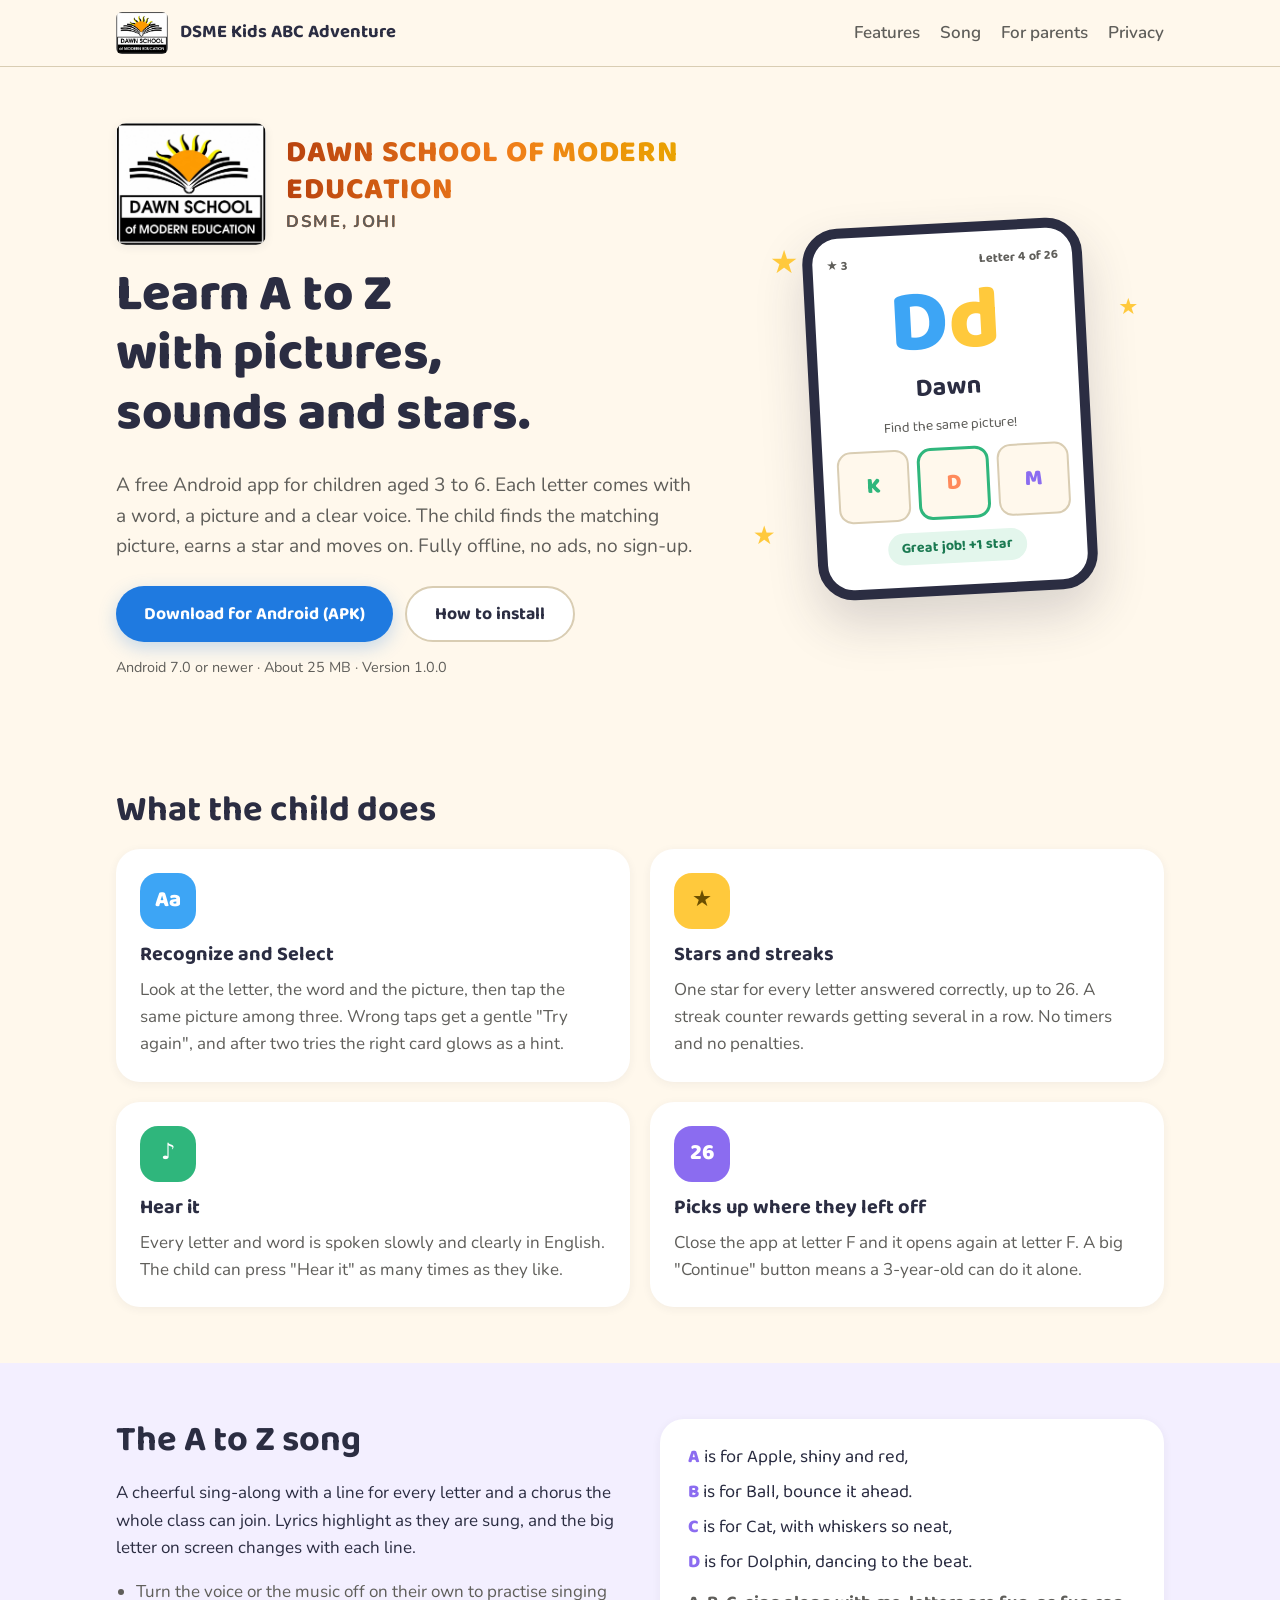
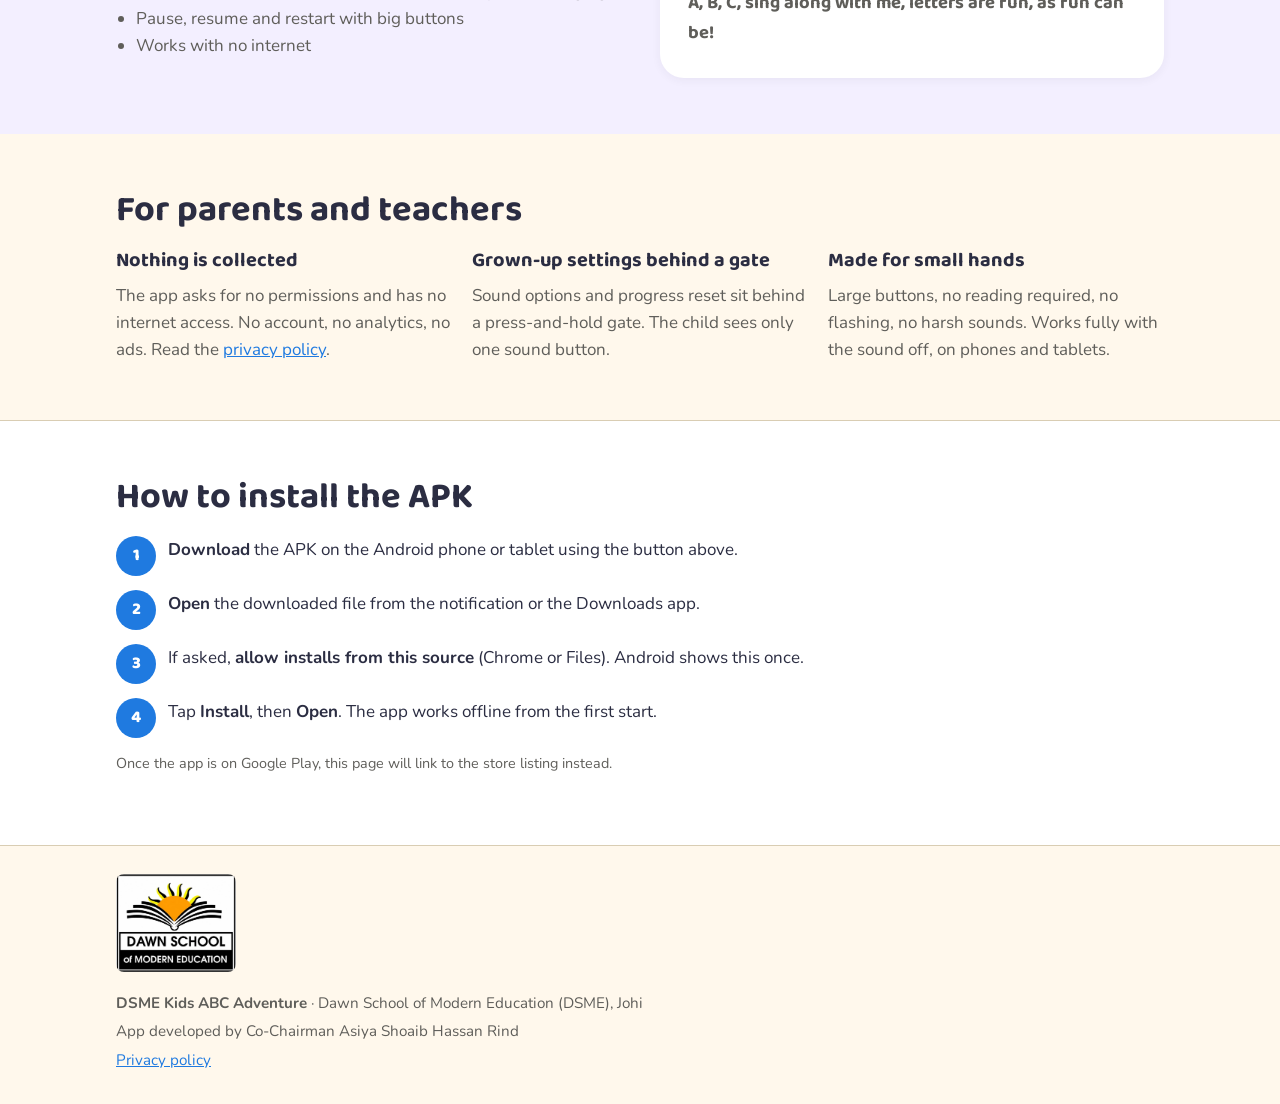
==== index.html @ 8ca37141 "DSME Kids ABC Adventure website Co-Authored-By: Claude Fable 5.1 <noreply@anthropic.com>" ====
<!doctype html>
<html lang="en">
<head>
<meta charset="utf-8">
<meta name="viewport" content="width=device-width, initial-scale=1, viewport-fit=cover">
<title>DSME Kids ABC Adventure</title>
<meta name="description" content="A free, offline Android app from Dawn School of Modern Education that teaches children aged 3 to 6 the English alphabet with pictures, pronunciation, stars and a sung A to Z song.">
<link rel="preconnect" href="https://fonts.googleapis.com">
<link rel="preconnect" href="https://fonts.gstatic.com" crossorigin>
<link rel="stylesheet" href="https://fonts.googleapis.com/css2?family=Baloo+2:wght@500;600;700;800&family=Nunito:wght@400;600;700&display=swap">
<link rel="stylesheet" href="style.css">
</head>
<body>
<header class="top">
  <div class="wrap top-inner">
    <a class="brand" href="#top" aria-label="DSME Kids ABC Adventure home">
      <img class="brand-logo" src="img/dsme_logo.webp" alt="" width="52" height="42">
      <span class="brand-name">DSME Kids ABC Adventure</span>
    </a>
    <nav class="nav" aria-label="Page sections">
      <a href="#features">Features</a>
      <a href="#song">Song</a>
      <a href="#parents">For parents</a>
      <a href="privacy.html">Privacy</a>
    </nav>
  </div>
</header>

<main id="top">
  <section class="hero">
    <div class="wrap hero-inner">
      <div class="hero-copy">
        <div class="school-row">
          <img class="hero-logo" src="img/dsme_logo.webp" alt="Dawn School of Modern Education logo" width="130" height="106">
          <p class="eyebrow">Dawn School of Modern Education</p>
        </div>
        <h1>Learn A to Z with pictures, sounds and stars.</h1>
        <p class="lead">A free Android app for children aged 3 to 6. Each letter comes with a word, a picture and a clear voice. The child finds the matching picture, earns a star and moves on. Fully offline, no ads, no sign-up.</p>
        <div class="cta-row">
          <a class="btn btn-primary" href="downloads/dsme-kids-abc-adventure.apk" download>Download for Android (APK)</a>
          <a class="btn btn-ghost" href="#install">How to install</a>
        </div>
        <p class="fine">Android 7.0 or newer · About 25 MB · Version 1.0.0</p>
      </div>
      <div class="hero-art" aria-hidden="true">
        <div class="phone">
          <div class="phone-bar"><span>★ 3</span><span>Letter 4 of 26</span></div>
          <div class="phone-letter"><b>D</b><em>d</em></div>
          <div class="phone-word">Dawn</div>
          <div class="phone-prompt">Find the same picture!</div>
          <div class="phone-choices">
            <span class="pc p1">K</span>
            <span class="pc p2 ok">D</span>
            <span class="pc p3">M</span>
          </div>
          <div class="phone-msg">Great job! +1 star</div>
        </div>
        <span class="float-star s1">★</span>
        <span class="float-star s2">★</span>
        <span class="float-star s3">★</span>
      </div>
    </div>
  </section>

  <section id="features" class="band">
    <div class="wrap">
      <h2>What the child does</h2>
      <div class="grid">
        <article class="card">
          <div class="card-ico ico-blue" aria-hidden="true">Aa</div>
          <h3>Recognize and Select</h3>
          <p>Look at the letter, the word and the picture, then tap the same picture among three. Wrong taps get a gentle "Try again", and after two tries the right card glows as a hint.</p>
        </article>
        <article class="card">
          <div class="card-ico ico-sun" aria-hidden="true">★</div>
          <h3>Stars and streaks</h3>
          <p>One star for every letter answered correctly, up to 26. A streak counter rewards getting several in a row. No timers and no penalties.</p>
        </article>
        <article class="card">
          <div class="card-ico ico-green" aria-hidden="true">♪</div>
          <h3>Hear it</h3>
          <p>Every letter and word is spoken slowly and clearly in English. The child can press "Hear it" as many times as they like.</p>
        </article>
        <article class="card">
          <div class="card-ico ico-purple" aria-hidden="true">26</div>
          <h3>Picks up where they left off</h3>
          <p>Close the app at letter F and it opens again at letter F. A big "Continue" button means a 3-year-old can do it alone.</p>
        </article>
      </div>
    </div>
  </section>

  <section id="song" class="band band-song">
    <div class="wrap song-inner">
      <div>
        <h2>The A to Z song</h2>
        <p>A cheerful sing-along with a line for every letter and a chorus the whole class can join. Lyrics highlight as they are sung, and the big letter on screen changes with each line.</p>
        <ul class="plain">
          <li>Turn the voice or the music off on their own to practise singing</li>
          <li>Pause, resume and restart with big buttons</li>
          <li>Works with no internet</li>
        </ul>
      </div>
      <blockquote class="lyric">
        <p><span>A</span> is for Apple, shiny and red,</p>
        <p><span>B</span> is for Ball, bounce it ahead.</p>
        <p><span>C</span> is for Cat, with whiskers so neat,</p>
        <p><span>D</span> is for Dolphin, dancing to the beat.</p>
        <p class="chorus">A, B, C, sing along with me, letters are fun, as fun can be!</p>
      </blockquote>
    </div>
  </section>

  <section id="parents" class="band">
    <div class="wrap">
      <h2>For parents and teachers</h2>
      <div class="grid grid-3">
        <div class="fact">
          <h3>Nothing is collected</h3>
          <p>The app asks for no permissions and has no internet access. No account, no analytics, no ads. Read the <a href="privacy.html">privacy policy</a>.</p>
        </div>
        <div class="fact">
          <h3>Grown-up settings behind a gate</h3>
          <p>Sound options and progress reset sit behind a press-and-hold gate. The child sees only one sound button.</p>
        </div>
        <div class="fact">
          <h3>Made for small hands</h3>
          <p>Large buttons, no reading required, no flashing, no harsh sounds. Works fully with the sound off, on phones and tablets.</p>
        </div>
      </div>
    </div>
  </section>

  <section id="install" class="band band-install">
    <div class="wrap">
      <h2>How to install the APK</h2>
      <ol class="steps">
        <li><strong>Download</strong> the APK on the Android phone or tablet using the button above.</li>
        <li><strong>Open</strong> the downloaded file from the notification or the Downloads app.</li>
        <li>If asked, <strong>allow installs from this source</strong> (Chrome or Files). Android shows this once.</li>
        <li>Tap <strong>Install</strong>, then <strong>Open</strong>. The app works offline from the first start.</li>
      </ol>
      <p class="fine">Once the app is on Google Play, this page will link to the store listing instead.</p>
    </div>
  </section>
</main>

<footer class="foot">
  <div class="wrap foot-inner">
    <img class="foot-logo" src="img/dsme_logo.webp" alt="" width="120" height="97">
    <p><strong>DSME Kids ABC Adventure</strong> · Dawn School of Modern Education (DSME), Johi</p>
    <p>App developed by Co-Chairman Asiya Shoaib Hassan Rind</p>
    <p><a href="privacy.html">Privacy policy</a></p>
  </div>
</footer>
</body>
</html>
---- style.css ----
/* Layout: warm cream page, one blue hero with a drawn phone, alternating bands. Tokens mirror the app theme. */
:root {
  --bg: #FFF8EC;
  --surface: #FFFFFF;
  --ink: #2B2D42;
  --ink-soft: #5F5E5A;
  --primary: #1F7AE0;
  --on-primary: #FFFFFF;
  --sky: #3DA5F5;
  --sunny: #FFC93C;
  --on-sunny: #6B4E00;
  --green: #2FB67C;
  --green-bg: #E3F6EC;
  --purple: #8B6CF0;
  --purple-bg: #F3EFFF;
  --border: #D9CDB3;
  --track: #EDE3CF;
  /* Logo sunrise colours for the school name */
  --brand-deep: #B8420E;
  --brand: #F07D1A;
  --brand-glow: #E9A400;
  --display: "Baloo 2", "Nunito", "Segoe UI", system-ui, sans-serif;
  --body: "Nunito", "Segoe UI", system-ui, sans-serif;
  --radius: 24px;
  --gutter-l: max(16px, env(safe-area-inset-left, 0px));
  --gutter-r: max(16px, env(safe-area-inset-right, 0px));
}
@media (prefers-color-scheme: dark) {
  :root:not([data-theme="light"]) {
    --bg: #1B1C26; --surface: #262838; --ink: #F3EEE2; --ink-soft: #B8B3A6;
    --primary: #58A1F0; --sky: #6CBBFF; --green-bg: #1F3A2F; --purple-bg: #2A2540;
    --border: #3B3D4F; --track: #333548; --brand-deep: #F08A3C; --brand: #FFAA47; --brand-glow: #FFD36A; color-scheme: dark;
  }
}
:root[data-theme="dark"] {
  --bg: #1B1C26; --surface: #262838; --ink: #F3EEE2; --ink-soft: #B8B3A6;
  --primary: #58A1F0; --sky: #6CBBFF; --green-bg: #1F3A2F; --purple-bg: #2A2540;
  --border: #3B3D4F; --track: #333548; --brand-deep: #F08A3C; --brand: #FFAA47; --brand-glow: #FFD36A; color-scheme: dark;
}

* { box-sizing: border-box; }
html { scroll-behavior: smooth; }
body {
  margin: 0;
  background: var(--bg);
  color: var(--ink);
  font-family: var(--body);
  font-size: 1.0625rem;
  line-height: 1.6;
  overflow-x: hidden;
}
img { max-width: 100%; }
a { color: var(--primary); }
h1, h2, h3 { font-family: var(--display); line-height: 1.15; text-wrap: balance; margin: 0 0 .5em; }
h1 { font-size: clamp(2rem, 5vw, 3.25rem); font-weight: 800; }
h2 { font-size: clamp(1.6rem, 3.5vw, 2.25rem); font-weight: 700; }
h3 { font-size: 1.25rem; font-weight: 700; }
p { margin: 0 0 1em; }
.wrap {
  max-width: 1080px;
  margin-inline: auto;
  padding-left: var(--gutter-l);
  padding-right: var(--gutter-r);
}

/* Header */
.top { position: sticky; top: env(safe-area-inset-top, 0px); background: var(--bg); border-bottom: 1px solid var(--border); z-index: 5; }
.top-inner { display: flex; align-items: center; justify-content: space-between; gap: 16px; padding-block: 12px; flex-wrap: wrap; }
.brand { display: flex; align-items: center; gap: 12px; text-decoration: none; color: var(--ink); font-family: var(--display); font-weight: 700; font-size: 1.15rem; }
.brand-logo { height: 42px; width: auto; border-radius: 6px; background: #fff; }
.school-row { display: flex; align-items: center; justify-content: flex-start; gap: clamp(12px, 1.6vw, 20px); margin-bottom: 20px; }
.school-row .eyebrow {
  margin: 0; flex: 0 1 auto; font-family: var(--display); font-weight: 800;
  font-size: clamp(1.25rem, 2.6vw, 1.9rem); line-height: 1.2; letter-spacing: .03em; max-width: 13em;
  color: var(--brand); /* fallback */
  background: linear-gradient(92deg, var(--brand-deep) 0%, var(--brand) 55%, var(--brand-glow) 100%);
  -webkit-background-clip: text; background-clip: text; -webkit-text-fill-color: transparent;
}
.school-row .eyebrow::after { content: "DSME, Johi"; display: block; font-family: var(--body); font-weight: 700; font-size: .55em; letter-spacing: .1em; color: var(--ink-soft); -webkit-text-fill-color: var(--ink-soft); margin-top: 4px; }
.hero-logo { width: clamp(96px, 13vw, 150px); height: auto; flex: none; border-radius: 10px; background: #fff; box-shadow: 0 2px 10px rgba(43,45,66,.08); }
.foot-logo { width: 120px; height: auto; border-radius: 8px; background: #fff; margin-bottom: 12px; }
.tiles { display: inline-flex; gap: 3px; }
.t { display: inline-grid; place-items: center; width: 26px; height: 26px; border-radius: 7px; font-style: normal; font-weight: 800; font-size: .95rem; color: #fff; }
.t.a { background: var(--sky); transform: rotate(-8deg); }
.t.b { background: var(--sunny); color: var(--on-sunny); transform: rotate(4deg); }
.t.c { background: var(--purple); transform: rotate(10deg); }
.nav { display: flex; gap: 20px; flex-wrap: wrap; }
.nav a { text-decoration: none; color: var(--ink-soft); font-weight: 600; }
.nav a:hover, .nav a:focus-visible { color: var(--primary); }

/* Hero */
.hero { padding-block: 56px 40px; }
.hero-inner { display: grid; grid-template-columns: 1.15fr .85fr; gap: 40px; align-items: center; }
.eyebrow { text-transform: uppercase; letter-spacing: .08em; font-size: .8rem; font-weight: 700; color: var(--primary); margin-bottom: 12px; }
.lead { font-size: 1.2rem; color: var(--ink-soft); max-width: 36em; }
.cta-row { display: flex; gap: 12px; flex-wrap: wrap; margin-top: 24px; }
.btn { display: inline-flex; align-items: center; justify-content: center; min-height: 56px; padding: 0 28px; border-radius: 999px; font-family: var(--display); font-weight: 700; font-size: 1.1rem; text-decoration: none; transition: transform .12s ease; }
.btn:active { transform: scale(.96); }
.btn:focus-visible { outline: 3px solid var(--sunny); outline-offset: 2px; }
.btn-primary { background: var(--primary); color: var(--on-primary); box-shadow: 0 6px 18px rgba(31,122,224,.25); }
.btn-ghost { background: var(--surface); color: var(--ink); border: 2px solid var(--border); }
.fine { font-size: .9rem; color: var(--ink-soft); margin-top: 14px; }

.hero-art { position: relative; display: flex; justify-content: center; }
.phone {
  width: min(280px, 100%);
  background: var(--surface);
  border: 10px solid var(--ink);
  border-radius: 36px;
  padding: 18px 14px 22px;
  box-shadow: 0 24px 50px rgba(43,45,66,.18);
  font-family: var(--display);
  text-align: center;
  transform: rotate(-3deg);
}
.phone-bar { display: flex; justify-content: space-between; font-size: .8rem; color: var(--ink-soft); font-weight: 700; margin-bottom: 8px; }
.phone-letter { font-size: 5.5rem; line-height: 1; font-weight: 800; }
.phone-letter b { color: var(--sky); font-weight: 800; }
.phone-letter em { color: var(--sunny); font-style: normal; }
.phone-word { font-size: 1.6rem; font-weight: 700; }
.phone-prompt { font-size: .9rem; color: var(--ink-soft); margin: 6px 0 10px; }
.phone-choices { display: grid; grid-template-columns: repeat(3, 1fr); gap: 8px; }
.pc { display: grid; place-items: center; aspect-ratio: 1; border-radius: 14px; border: 2px solid var(--border); font-weight: 800; font-size: 1.4rem; background: var(--bg); }
.pc.p1 { color: var(--green); } .pc.p2 { color: #FF8A5B; } .pc.p3 { color: var(--purple); }
.pc.ok { border-color: var(--green); border-width: 3px; }
.phone-msg { margin-top: 12px; display: inline-block; background: var(--green-bg); color: #1B7A52; padding: 4px 14px; border-radius: 999px; font-weight: 700; font-size: .9rem; }
.float-star { position: absolute; color: var(--sunny); font-size: 2rem; animation: twinkle 2s ease-in-out infinite; }
.s1 { top: 4%; left: 8%; } .s2 { top: 18%; right: 6%; animation-delay: .7s; font-size: 1.4rem; } .s3 { bottom: 10%; left: 4%; animation-delay: 1.3s; font-size: 1.6rem; }
@keyframes twinkle { 0%,100% { opacity: .35; } 50% { opacity: 1; } }
@media (prefers-reduced-motion: reduce) { .float-star { animation: none; } html { scroll-behavior: auto; } }

/* Bands */
.band { padding-block: 56px; }
.band-song { background: var(--purple-bg); }
.band-install { background: var(--surface); border-top: 1px solid var(--border); }
.grid { display: grid; grid-template-columns: repeat(2, minmax(0, 1fr)); gap: 20px; }
.grid-3 { grid-template-columns: repeat(3, minmax(0, 1fr)); }
.card { background: var(--surface); border-radius: var(--radius); padding: 24px; box-shadow: 0 2px 10px rgba(43,45,66,.06); min-width: 0; }
.card p { margin: 0; color: var(--ink-soft); }
.card-ico { display: grid; place-items: center; width: 56px; height: 56px; border-radius: 18px; font-family: var(--display); font-weight: 800; font-size: 1.4rem; margin-bottom: 14px; color: #fff; }
.ico-blue { background: var(--sky); } .ico-sun { background: var(--sunny); color: var(--on-sunny); } .ico-green { background: var(--green); } .ico-purple { background: var(--purple); }
.fact { min-width: 0; }
.fact p { color: var(--ink-soft); margin: 0; }
.song-inner { display: grid; grid-template-columns: 1fr 1fr; gap: 40px; align-items: center; }
.plain { padding-left: 1.2em; color: var(--ink-soft); }
.lyric { margin: 0; background: var(--surface); border-radius: var(--radius); padding: 24px 28px; font-family: var(--display); font-size: 1.15rem; box-shadow: 0 2px 10px rgba(43,45,66,.06); }
.lyric p { margin: 0 0 .3em; }
.lyric span { color: var(--purple); font-weight: 800; }
.lyric .chorus { margin-top: 12px; color: var(--ink-soft); font-weight: 700; }
.steps { counter-reset: step; list-style: none; padding: 0; margin: 0; display: grid; gap: 14px; max-width: 42em; }
.steps li { position: relative; padding-left: 52px; min-height: 40px; }
.steps li::before { counter-increment: step; content: counter(step); position: absolute; left: 0; top: 0; width: 40px; height: 40px; border-radius: 50%; background: var(--primary); color: var(--on-primary); display: grid; place-items: center; font-family: var(--display); font-weight: 800; }

/* Footer */
.foot { border-top: 1px solid var(--border); padding-block: 28px; color: var(--ink-soft); font-size: .95rem; }
.foot-inner p { margin: 0 0 4px; }

/* Privacy page */
.doc { max-width: 42em; padding-block: 48px; }
.doc h1 { margin-bottom: .25em; }
.doc .updated { color: var(--ink-soft); margin-bottom: 2em; }
.doc h2 { font-size: 1.4rem; margin-top: 1.6em; }

@media (max-width: 820px) {
  .hero-inner, .song-inner { grid-template-columns: 1fr; }
  .grid, .grid-3 { grid-template-columns: 1fr; }
  .hero { padding-block: 36px 24px; }
  .hero-art { margin-top: 16px; }
}
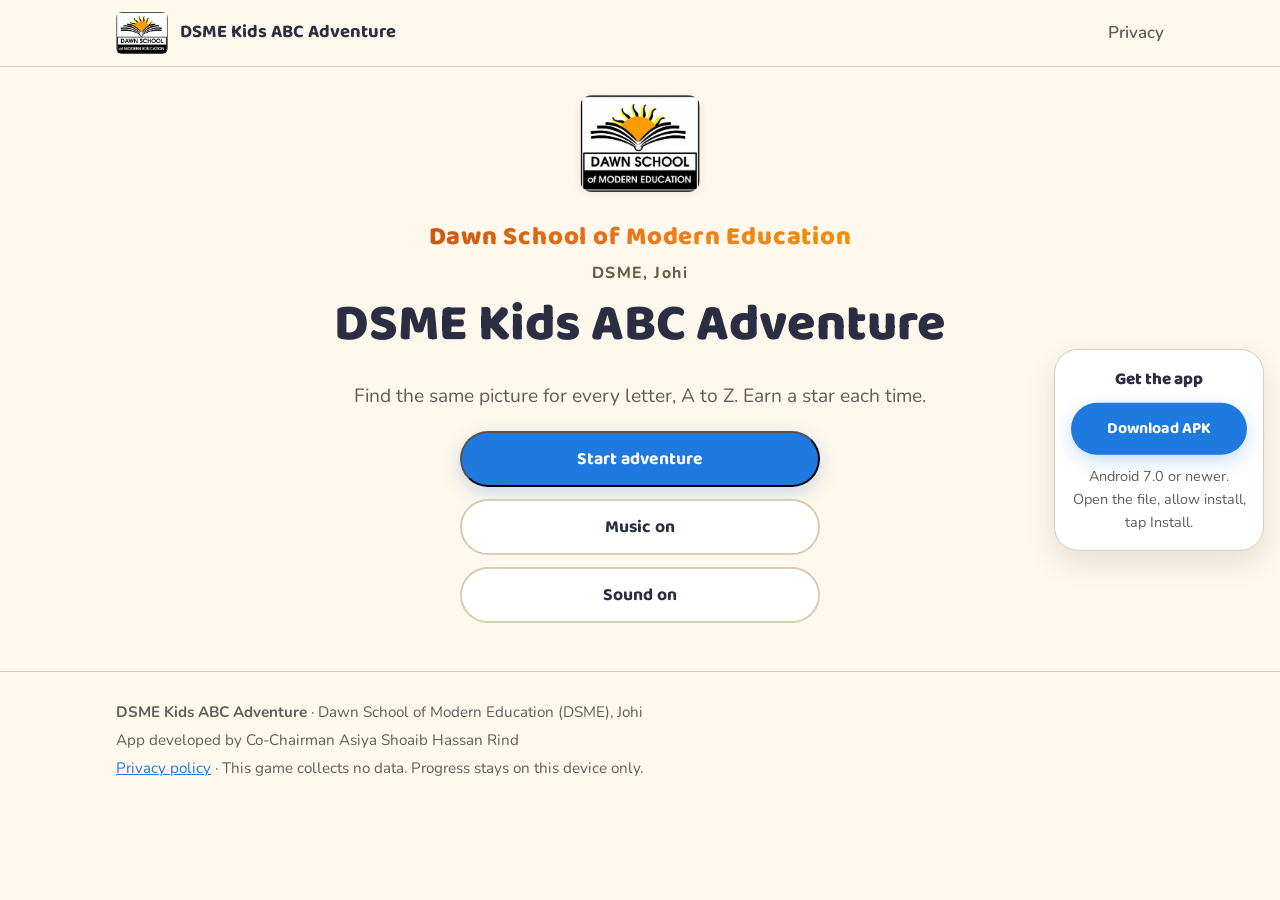
==== commit 2c00ee01: "Show each letter picture with its phonics, and play the ABC song while the game runs. Co-authored-by" ====
--- a/index.html
+++ b/index.html
@@ -4,7 +4,7 @@
 <meta charset="utf-8">
 <meta name="viewport" content="width=device-width, initial-scale=1, viewport-fit=cover">
 <title>DSME Kids ABC Adventure</title>
-<meta name="description" content="A free, offline Android app from Dawn School of Modern Education that teaches children aged 3 to 6 the English alphabet with pictures, pronunciation, stars and a sung A to Z song.">
+<meta name="description" content="Play the DSME Kids ABC Adventure game in the browser. Find the matching picture for every letter A to Z, earn stars, and download the Android app.">
 <link rel="preconnect" href="https://fonts.googleapis.com">
 <link rel="preconnect" href="https://fonts.gstatic.com" crossorigin>
 <link rel="stylesheet" href="https://fonts.googleapis.com/css2?family=Baloo+2:wght@500;600;700;800&family=Nunito:wght@400;600;700&display=swap">
@@ -13,145 +13,31 @@
 <body>
 <header class="top">
   <div class="wrap top-inner">
-    <a class="brand" href="#top" aria-label="DSME Kids ABC Adventure home">
+    <a class="brand" href="#game" aria-label="DSME Kids ABC Adventure home">
       <img class="brand-logo" src="img/dsme_logo.webp" alt="" width="52" height="42">
       <span class="brand-name">DSME Kids ABC Adventure</span>
     </a>
-    <nav class="nav" aria-label="Page sections">
-      <a href="#features">Features</a>
-      <a href="#song">Song</a>
-      <a href="#parents">For parents</a>
+    <nav class="nav" aria-label="Page">
       <a href="privacy.html">Privacy</a>
     </nav>
   </div>
 </header>
 
-<main id="top">
-  <section class="hero">
-    <div class="wrap hero-inner">
-      <div class="hero-copy">
-        <div class="school-row">
-          <img class="hero-logo" src="img/dsme_logo.webp" alt="Dawn School of Modern Education logo" width="130" height="106">
-          <p class="eyebrow">Dawn School of Modern Education</p>
-        </div>
-        <h1>Learn A to Z with pictures, sounds and stars.</h1>
-        <p class="lead">A free Android app for children aged 3 to 6. Each letter comes with a word, a picture and a clear voice. The child finds the matching picture, earns a star and moves on. Fully offline, no ads, no sign-up.</p>
-        <div class="cta-row">
-          <a class="btn btn-primary" href="downloads/dsme-kids-abc-adventure.apk" download>Download for Android (APK)</a>
-          <a class="btn btn-ghost" href="#install">How to install</a>
-        </div>
-        <p class="fine">Android 7.0 or newer · About 25 MB · Version 1.0.0</p>
-      </div>
-      <div class="hero-art" aria-hidden="true">
-        <div class="phone">
-          <div class="phone-bar"><span>★ 3</span><span>Letter 4 of 26</span></div>
-          <div class="phone-letter"><b>D</b><em>d</em></div>
-          <div class="phone-word">Dawn</div>
-          <div class="phone-prompt">Find the same picture!</div>
-          <div class="phone-choices">
-            <span class="pc p1">K</span>
-            <span class="pc p2 ok">D</span>
-            <span class="pc p3">M</span>
-          </div>
-          <div class="phone-msg">Great job! +1 star</div>
-        </div>
-        <span class="float-star s1">★</span>
-        <span class="float-star s2">★</span>
-        <span class="float-star s3">★</span>
-      </div>
-    </div>
-  </section>
+<aside class="side-dock" aria-label="Download the Android app">
+  <p class="dock-title">Get the app</p>
+  <a class="btn btn-primary dock-btn" href="downloads/dsme-kids-abc-adventure.apk" download>Download APK</a>
+  <p class="fine dock-note">Android 7.0 or newer. Open the file, allow install, tap Install.</p>
+</aside>
 
-  <section id="features" class="band">
-    <div class="wrap">
-      <h2>What the child does</h2>
-      <div class="grid">
-        <article class="card">
-          <div class="card-ico ico-blue" aria-hidden="true">Aa</div>
-          <h3>Recognize and Select</h3>
-          <p>Look at the letter, the word and the picture, then tap the same picture among three. Wrong taps get a gentle "Try again", and after two tries the right card glows as a hint.</p>
-        </article>
-        <article class="card">
-          <div class="card-ico ico-sun" aria-hidden="true">★</div>
-          <h3>Stars and streaks</h3>
-          <p>One star for every letter answered correctly, up to 26. A streak counter rewards getting several in a row. No timers and no penalties.</p>
-        </article>
-        <article class="card">
-          <div class="card-ico ico-green" aria-hidden="true">♪</div>
-          <h3>Hear it</h3>
-          <p>Every letter and word is spoken slowly and clearly in English. The child can press "Hear it" as many times as they like.</p>
-        </article>
-        <article class="card">
-          <div class="card-ico ico-purple" aria-hidden="true">26</div>
-          <h3>Picks up where they left off</h3>
-          <p>Close the app at letter F and it opens again at letter F. A big "Continue" button means a 3-year-old can do it alone.</p>
-        </article>
-      </div>
-    </div>
-  </section>
-
-  <section id="song" class="band band-song">
-    <div class="wrap song-inner">
-      <div>
-        <h2>The A to Z song</h2>
-        <p>A cheerful sing-along with a line for every letter and a chorus the whole class can join. Lyrics highlight as they are sung, and the big letter on screen changes with each line.</p>
-        <ul class="plain">
-          <li>Turn the voice or the music off on their own to practise singing</li>
-          <li>Pause, resume and restart with big buttons</li>
-          <li>Works with no internet</li>
-        </ul>
-      </div>
-      <blockquote class="lyric">
-        <p><span>A</span> is for Apple, shiny and red,</p>
-        <p><span>B</span> is for Ball, bounce it ahead.</p>
-        <p><span>C</span> is for Cat, with whiskers so neat,</p>
-        <p><span>D</span> is for Dolphin, dancing to the beat.</p>
-        <p class="chorus">A, B, C, sing along with me, letters are fun, as fun can be!</p>
-      </blockquote>
-    </div>
-  </section>
-
-  <section id="parents" class="band">
-    <div class="wrap">
-      <h2>For parents and teachers</h2>
-      <div class="grid grid-3">
-        <div class="fact">
-          <h3>Nothing is collected</h3>
-          <p>The app asks for no permissions and has no internet access. No account, no analytics, no ads. Read the <a href="privacy.html">privacy policy</a>.</p>
-        </div>
-        <div class="fact">
-          <h3>Grown-up settings behind a gate</h3>
-          <p>Sound options and progress reset sit behind a press-and-hold gate. The child sees only one sound button.</p>
-        </div>
-        <div class="fact">
-          <h3>Made for small hands</h3>
-          <p>Large buttons, no reading required, no flashing, no harsh sounds. Works fully with the sound off, on phones and tablets.</p>
-        </div>
-      </div>
-    </div>
-  </section>
-
-  <section id="install" class="band band-install">
-    <div class="wrap">
-      <h2>How to install the APK</h2>
-      <ol class="steps">
-        <li><strong>Download</strong> the APK on the Android phone or tablet using the button above.</li>
-        <li><strong>Open</strong> the downloaded file from the notification or the Downloads app.</li>
-        <li>If asked, <strong>allow installs from this source</strong> (Chrome or Files). Android shows this once.</li>
-        <li>Tap <strong>Install</strong>, then <strong>Open</strong>. The app works offline from the first start.</li>
-      </ol>
-      <p class="fine">Once the app is on Google Play, this page will link to the store listing instead.</p>
-    </div>
-  </section>
-</main>
+<main id="game" class="game-root"></main>
 
 <footer class="foot">
   <div class="wrap foot-inner">
-    <img class="foot-logo" src="img/dsme_logo.webp" alt="" width="120" height="97">
     <p><strong>DSME Kids ABC Adventure</strong> · Dawn School of Modern Education (DSME), Johi</p>
     <p>App developed by Co-Chairman Asiya Shoaib Hassan Rind</p>
-    <p><a href="privacy.html">Privacy policy</a></p>
+    <p><a href="privacy.html">Privacy policy</a> · This game collects no data. Progress stays on this device only.</p>
   </div>
 </footer>
+<script src="game.js"></script>
 </body>
 </html>
--- a/style.css
+++ b/style.css
@@ -167,3 +167,95 @@
   .hero { padding-block: 36px 24px; }
   .hero-art { margin-top: 16px; }
 }
+
+/* Playable game */
+.game-root { max-width: 760px; margin: 0 auto; padding: 28px var(--gutter-r) 48px var(--gutter-l); }
+.play-welcome, .play-board { text-align: center; }
+.play-logo { width: 120px; height: auto; border-radius: 12px; background: #fff; box-shadow: 0 2px 10px rgba(43,45,66,.08); }
+.school-name {
+  margin: 16px auto 8px; font-family: var(--display); font-weight: 800;
+  font-size: clamp(1.15rem, 2.4vw, 1.6rem); letter-spacing: .03em; text-transform: none;
+  background: linear-gradient(92deg, var(--brand-deep) 0%, var(--brand) 55%, var(--brand-glow) 100%);
+  -webkit-background-clip: text; background-clip: text; -webkit-text-fill-color: transparent;
+}
+.school-name::after {
+  content: "DSME, Johi"; display: block; margin-top: 4px;
+  font-family: var(--body); font-weight: 700; font-size: .62em; letter-spacing: .1em;
+  color: var(--ink-soft); -webkit-text-fill-color: var(--ink-soft);
+}
+.play-welcome h1 { margin-top: 8px; }
+.play-welcome .lead { margin-inline: auto; }
+.play-actions { display: flex; flex-direction: column; align-items: center; gap: 12px; margin-top: 8px; }
+.play-actions .btn { width: min(100%, 360px); }
+.trophy { font-size: 4.5rem; margin: 12px 0; }
+
+.play-top { display: flex; align-items: center; justify-content: space-between; gap: 8px; }
+.play-stats { display: flex; gap: 8px; font-family: var(--display); font-weight: 800; }
+.play-stats span { background: var(--surface); border: 2px solid var(--border); border-radius: 999px; padding: 6px 12px; }
+.icon-btn {
+  min-height: 48px; padding: 0 14px; border-radius: 999px; border: 2px solid var(--border);
+  background: var(--surface); color: var(--ink); font-family: var(--display); font-weight: 700; cursor: pointer;
+}
+.icon-btn:focus-visible, .choice:focus-visible, .skip:focus-visible { outline: 3px solid var(--sunny); outline-offset: 2px; }
+.track { height: 14px; background: var(--track); border-radius: 999px; overflow: hidden; margin-top: 14px; }
+.track span { display: block; height: 100%; background: var(--green); border-radius: inherit; }
+.learn-card {
+  background: var(--surface); border-radius: var(--radius); padding: 18px 16px 20px;
+  box-shadow: 0 2px 10px rgba(43,45,66,.06); margin-top: 8px;
+}
+.learn-row { display: flex; align-items: center; justify-content: center; gap: 16px; flex-wrap: wrap; }
+.big-letter { margin: 0; font-family: var(--display); font-size: clamp(4rem, 12vw, 6.5rem); font-weight: 800; line-height: .9; }
+.big-letter b { color: var(--sky); font-weight: 800; }
+.big-letter em { color: var(--sunny); font-style: normal; }
+.learn-card img, .choice img { width: min(150px, 28vw); height: auto; background: transparent; }
+.word { font-size: clamp(1.6rem, 4vw, 2.2rem); margin: 8px 0 4px; }
+.phonic {
+  margin: 0 0 14px; font-family: var(--display); font-weight: 800;
+  font-size: clamp(1.25rem, 3vw, 1.7rem); color: var(--primary);
+}
+.prompt { font-family: var(--display); font-weight: 700; font-size: 1.25rem; margin: 18px 0 12px; }
+.choices { display: grid; grid-template-columns: repeat(3, minmax(0, 1fr)); gap: 12px; }
+.choice {
+  min-height: 120px; padding: 8px; border-radius: 20px; border: 3px solid var(--border);
+  background: var(--surface); cursor: pointer;
+}
+.choice:active { transform: scale(.97); }
+.choice.correct { border-color: var(--green); background: var(--green-bg); }
+.choice.wrong { border-color: #E07A5F; background: #FDECEA; }
+.choice.hint { border-color: var(--sunny); box-shadow: 0 0 0 4px rgba(255,201,60,.45); }
+.choice:disabled { cursor: default; }
+.choice.wiggle { animation: wiggle .4s ease; }
+@keyframes wiggle {
+  0%, 100% { transform: translateX(0); }
+  25% { transform: translateX(-6px); }
+  75% { transform: translateX(6px); }
+}
+.msg { display: inline-block; margin: 16px 0 0; padding: 8px 18px; border-radius: 999px; font-family: var(--display); font-weight: 800; }
+.msg-good { background: var(--green-bg); color: #1B7A52; }
+.msg-again { background: #FDECEA; color: #9C3B28; }
+.skip-row { display: flex; justify-content: flex-end; margin-top: 8px; }
+.skip {
+  min-height: 48px; padding: 0 8px; border: 0; background: transparent; color: var(--ink-soft);
+  font-family: var(--display); font-weight: 700; font-size: 1.05rem; cursor: pointer;
+}
+
+.side-dock {
+  position: fixed; z-index: 6; right: 16px; top: 50%; transform: translateY(-50%);
+  width: 210px; background: var(--surface); border: 1px solid var(--border); border-radius: 24px;
+  padding: 16px; box-shadow: 0 12px 30px rgba(43,45,66,.12); text-align: center;
+}
+.dock-title { font-family: var(--display); font-weight: 800; margin: 0 0 10px; }
+.dock-btn { width: 100%; min-height: 52px; padding: 0 12px; font-size: 1rem; }
+.dock-note { margin: 10px 0 0; }
+@media (max-width: 1180px) {
+  .side-dock {
+    position: static; transform: none; width: auto; margin: 12px 16px 0;
+    display: flex; align-items: center; gap: 12px; box-shadow: none;
+  }
+  .dock-title { margin: 0; flex: none; }
+  .dock-btn { width: auto; flex: none; }
+  .dock-note { margin: 0; text-align: left; }
+}
+@media (prefers-reduced-motion: reduce) {
+  .choice.wiggle { animation: none; }
+}
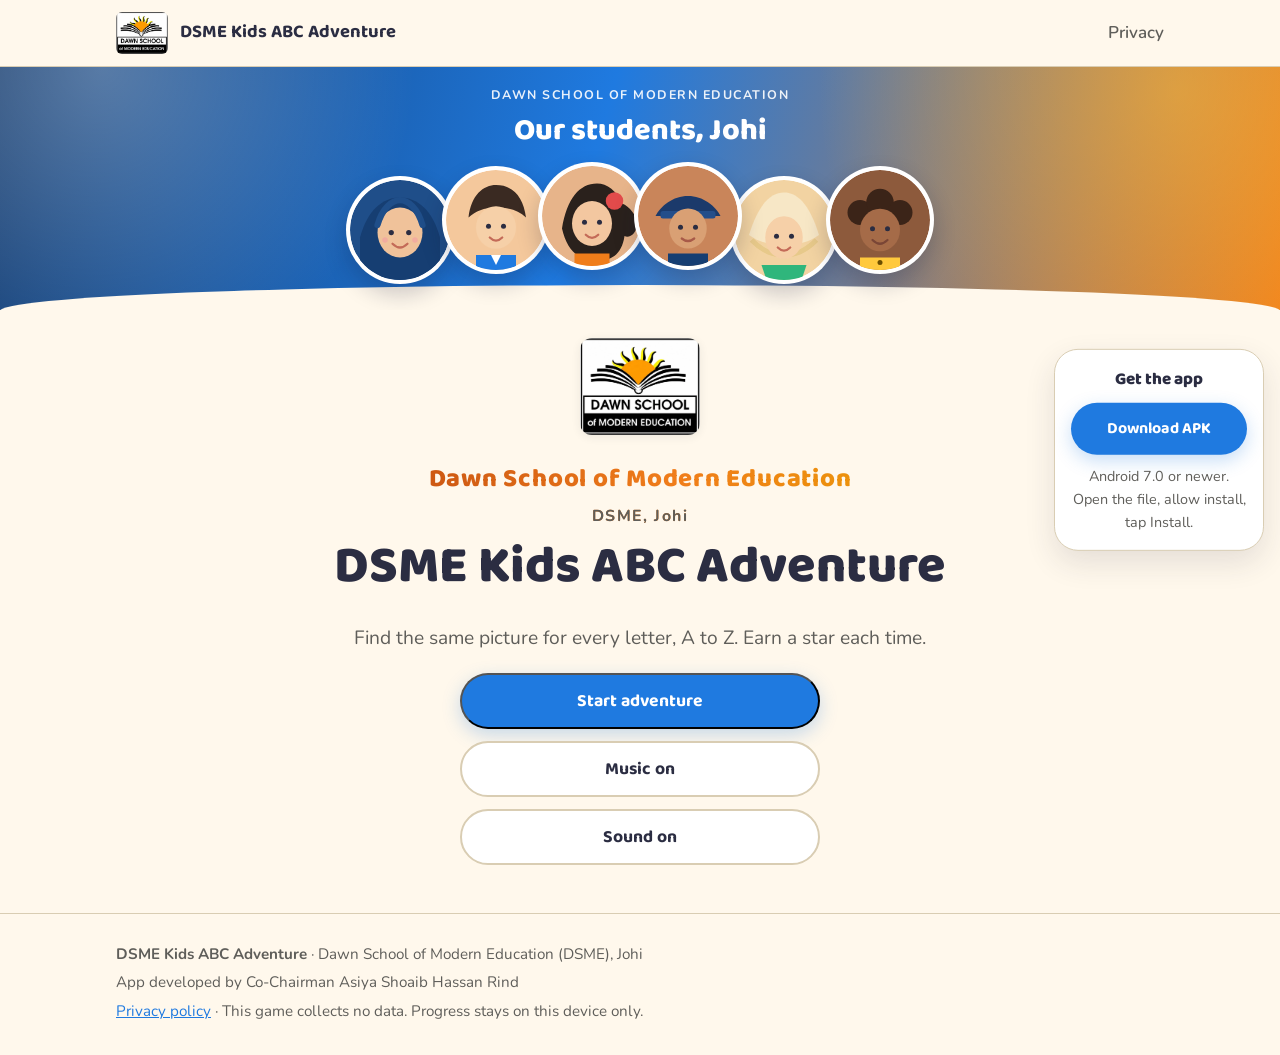
==== commit ca8ac35e: "Show a picture of each letter's word on the question, and add a student banner above the game. Co-au" ====
--- a/index.html
+++ b/index.html
@@ -23,6 +23,81 @@
   </div>
 </header>
 
+<section class="student-banner" aria-label="Students of Dawn School of Modern Education, Johi">
+  <div class="student-banner-copy">
+    <p class="student-kicker">Dawn School of Modern Education</p>
+    <p class="student-title">Our students, Johi</p>
+  </div>
+  <ul class="faces">
+    <li>
+      <svg viewBox="0 0 80 80" role="img" aria-label="Student in a blue hijab">
+        <circle cx="40" cy="40" r="40" fill="#1F4E89"/>
+        <path d="M8 46c6-22 18-32 32-32s26 10 32 32v34H8V46z" fill="#163E72"/>
+        <ellipse cx="40" cy="42" rx="18" ry="20" fill="#F0C29A"/>
+        <path d="M22 36c4-14 12-20 18-20s14 6 18 20" fill="none" stroke="#1F4E89" stroke-width="5" stroke-linecap="round"/>
+        <circle cx="33" cy="42" r="2.1" fill="#2B2D42"/><circle cx="47" cy="42" r="2.1" fill="#2B2D42"/>
+        <path d="M34 51q6 6 12 0" fill="none" stroke="#C46B58" stroke-width="1.8" stroke-linecap="round"/>
+        <circle cx="28" cy="48" r="2.2" fill="#F3A7A0" opacity=".8"/><circle cx="52" cy="48" r="2.2" fill="#F3A7A0" opacity=".8"/>
+      </svg>
+    </li>
+    <li>
+      <svg viewBox="0 0 80 80" role="img" aria-label="Student with short hair">
+        <circle cx="40" cy="40" r="40" fill="#F4C89C"/>
+        <path d="M18 38c2-18 12-26 22-26 14 0 22 10 24 26-6-6-14-8-24-8s-16 3-22 8z" fill="#3A2A22"/>
+        <ellipse cx="40" cy="46" rx="16" ry="17" fill="#F6D0A8"/>
+        <circle cx="34" cy="45" r="2" fill="#2B2D42"/><circle cx="46" cy="45" r="2" fill="#2B2D42"/>
+        <path d="M35 54q5 5 10 0" fill="none" stroke="#C46B58" stroke-width="1.8" stroke-linecap="round"/>
+        <path d="M24 68h32v12H24z" fill="#1F7AE0"/>
+        <path d="M36 68l4 8 4-8" fill="#fff"/>
+      </svg>
+    </li>
+    <li>
+      <svg viewBox="0 0 80 80" role="img" aria-label="Student with a ponytail">
+        <circle cx="40" cy="40" r="40" fill="#E7B48A"/>
+        <path d="M16 50c4-24 14-36 28-36 8 0 16 6 20 16 6 2 12 10 12 16 0 8-6 12-10 10-2 14-10 20-22 20-14 0-24-8-28-26z" fill="#2A211C"/>
+        <ellipse cx="40" cy="46" rx="16" ry="18" fill="#F3C7A0"/>
+        <circle cx="58" cy="28" r="7" fill="#E24B4B"/>
+        <circle cx="34" cy="45" r="2" fill="#2B2D42"/><circle cx="46" cy="45" r="2" fill="#2B2D42"/>
+        <path d="M35 55q5 5 10 0" fill="none" stroke="#C46B58" stroke-width="1.8" stroke-linecap="round"/>
+        <path d="M26 70h28v10H26z" fill="#F07D1A"/>
+      </svg>
+    </li>
+    <li>
+      <svg viewBox="0 0 80 80" role="img" aria-label="Student in a school cap">
+        <circle cx="40" cy="40" r="40" fill="#C9855A"/>
+        <path d="M14 40c4-8 14-16 26-16s22 8 26 16H14z" fill="#1B3A6B"/>
+        <rect x="18" y="36" width="44" height="6" rx="2" fill="#244E8A"/>
+        <ellipse cx="40" cy="50" rx="15" ry="16" fill="#D9A074"/>
+        <circle cx="34" cy="49" r="2" fill="#2B2D42"/><circle cx="46" cy="49" r="2" fill="#2B2D42"/>
+        <path d="M35 58q5 4 10 0" fill="none" stroke="#A85A48" stroke-width="1.8" stroke-linecap="round"/>
+        <path d="M24 70h32v10H24z" fill="#163E72"/>
+      </svg>
+    </li>
+    <li>
+      <svg viewBox="0 0 80 80" role="img" aria-label="Student in a cream dupatta">
+        <circle cx="40" cy="40" r="40" fill="#F2D3A2"/>
+        <path d="M12 44c8-26 18-34 28-34s20 8 28 34c-8 6-18 8-28 8s-20-2-28-8z" fill="#F7E7C6"/>
+        <path d="M14 48c10 10 18 12 26 12s16-2 26-12" fill="none" stroke="#E7C98A" stroke-width="4"/>
+        <ellipse cx="40" cy="46" rx="15" ry="17" fill="#F6D0A8"/>
+        <circle cx="34" cy="45" r="2" fill="#2B2D42"/><circle cx="46" cy="45" r="2" fill="#2B2D42"/>
+        <path d="M35 54q5 5 10 0" fill="none" stroke="#C46B58" stroke-width="1.8" stroke-linecap="round"/>
+        <path d="M22 68h36l-4 12H26z" fill="#2FB67C"/>
+      </svg>
+    </li>
+    <li>
+      <svg viewBox="0 0 80 80" role="img" aria-label="Student with curly hair">
+        <circle cx="40" cy="40" r="40" fill="#8D5A3C"/>
+        <circle cx="24" cy="34" r="10" fill="#3B2418"/><circle cx="40" cy="26" r="11" fill="#3B2418"/><circle cx="56" cy="34" r="10" fill="#3B2418"/>
+        <ellipse cx="40" cy="48" rx="16" ry="17" fill="#A56B48"/>
+        <circle cx="34" cy="47" r="2" fill="#2B2D42"/><circle cx="46" cy="47" r="2" fill="#2B2D42"/>
+        <path d="M34 56q6 6 12 0" fill="none" stroke="#7A4636" stroke-width="1.8" stroke-linecap="round"/>
+        <path d="M24 70h32v10H24z" fill="#FFC93C"/>
+        <circle cx="40" cy="74" r="2" fill="#6B4E00"/>
+      </svg>
+    </li>
+  </ul>
+</section>
+
 <aside class="side-dock" aria-label="Download the Android app">
   <p class="dock-title">Get the app</p>
   <a class="btn btn-primary dock-btn" href="downloads/dsme-kids-abc-adventure.apk" download>Download APK</a>
--- a/style.css
+++ b/style.css
@@ -190,7 +190,21 @@
 .trophy { font-size: 4.5rem; margin: 12px 0; }
 
 .play-top { display: flex; align-items: center; justify-content: space-between; gap: 8px; }
-.play-stats { display: flex; gap: 8px; font-family: var(--display); font-weight: 800; }
+.play-stats { display: flex; gap: 8px; font-family: var(--display); font-weight: 800; flex-wrap: wrap; justify-content: center; }
+.badge-chip { background: var(--sunny); color: var(--on-sunny); border-color: var(--sunny); }
+.badge-award {
+  display: inline-flex; flex-direction: column; align-items: center; gap: 6px;
+  background: var(--surface); border: 3px solid var(--sunny); border-radius: 28px;
+  padding: 18px 28px; margin: 8px auto 16px;
+}
+.badge-award p { margin: 0; color: var(--ink-soft); }
+.badge-award strong { font-family: var(--display); font-size: clamp(1.4rem, 3vw, 2rem); }
+.badge-count {
+  display: grid; place-items: center; width: 92px; height: 92px; border-radius: 50%;
+  background: var(--sunny); color: var(--on-sunny); font-family: var(--display);
+  font-weight: 800; font-size: 1.7rem;
+}
+.badge-full { border-color: var(--brand); box-shadow: 0 8px 24px rgba(240,125,26,.25); }
 .play-stats span { background: var(--surface); border: 2px solid var(--border); border-radius: 999px; padding: 6px 12px; }
 .icon-btn {
   min-height: 48px; padding: 0 14px; border-radius: 999px; border: 2px solid var(--border);
@@ -258,4 +272,66 @@
 }
 @media (prefers-reduced-motion: reduce) {
   .choice.wiggle { animation: none; }
-}
+  .faces li { transform: none; }
+}
+
+/* Student face banner, above the game */
+.student-banner {
+  position: relative;
+  margin: 0;
+  padding: 18px 16px 36px;
+  overflow: hidden;
+  color: #fff;
+  background:
+    radial-gradient(circle at 8% 0%, rgba(255,255,255,.28), transparent 26%),
+    radial-gradient(circle at 92% 10%, rgba(255,201,60,.45), transparent 30%),
+    linear-gradient(105deg, #163E72 0%, #1F7AE0 46%, #F07D1A 100%);
+}
+.student-banner::after {
+  content: "";
+  position: absolute;
+  left: 0; right: 0; bottom: -1px;
+  height: 26px;
+  background: var(--bg);
+  border-radius: 50% 50% 0 0 / 100% 100% 0 0;
+}
+.student-banner-copy { text-align: center; position: relative; z-index: 1; }
+.student-kicker {
+  margin: 0;
+  font-size: .78rem;
+  font-weight: 700;
+  letter-spacing: .12em;
+  text-transform: uppercase;
+  opacity: .9;
+}
+.student-title {
+  margin: 2px 0 10px;
+  font-family: var(--display);
+  font-weight: 800;
+  font-size: clamp(1.35rem, 3vw, 1.9rem);
+}
+.faces {
+  position: relative;
+  z-index: 1;
+  display: flex;
+  justify-content: center;
+  align-items: flex-end;
+  gap: 0;
+  list-style: none;
+  margin: 0 auto;
+  padding: 0;
+  max-width: 820px;
+}
+.faces li {
+  width: clamp(64px, 13vw, 108px);
+  margin: 0 -6px;
+  padding: 4px;
+  border-radius: 50%;
+  background: #fff;
+  box-shadow: 0 10px 22px rgba(16, 24, 48, .22);
+  transform: translateY(var(--lift, 0));
+}
+.faces li:nth-child(odd) { --lift: 10px; }
+.faces li:nth-child(3), .faces li:nth-child(4) { --lift: -4px; z-index: 1; }
+.faces svg { display: block; width: 100%; height: auto; border-radius: 50%; }
+.learn-card img, .choice img { background: #fff; border-radius: 16px; }
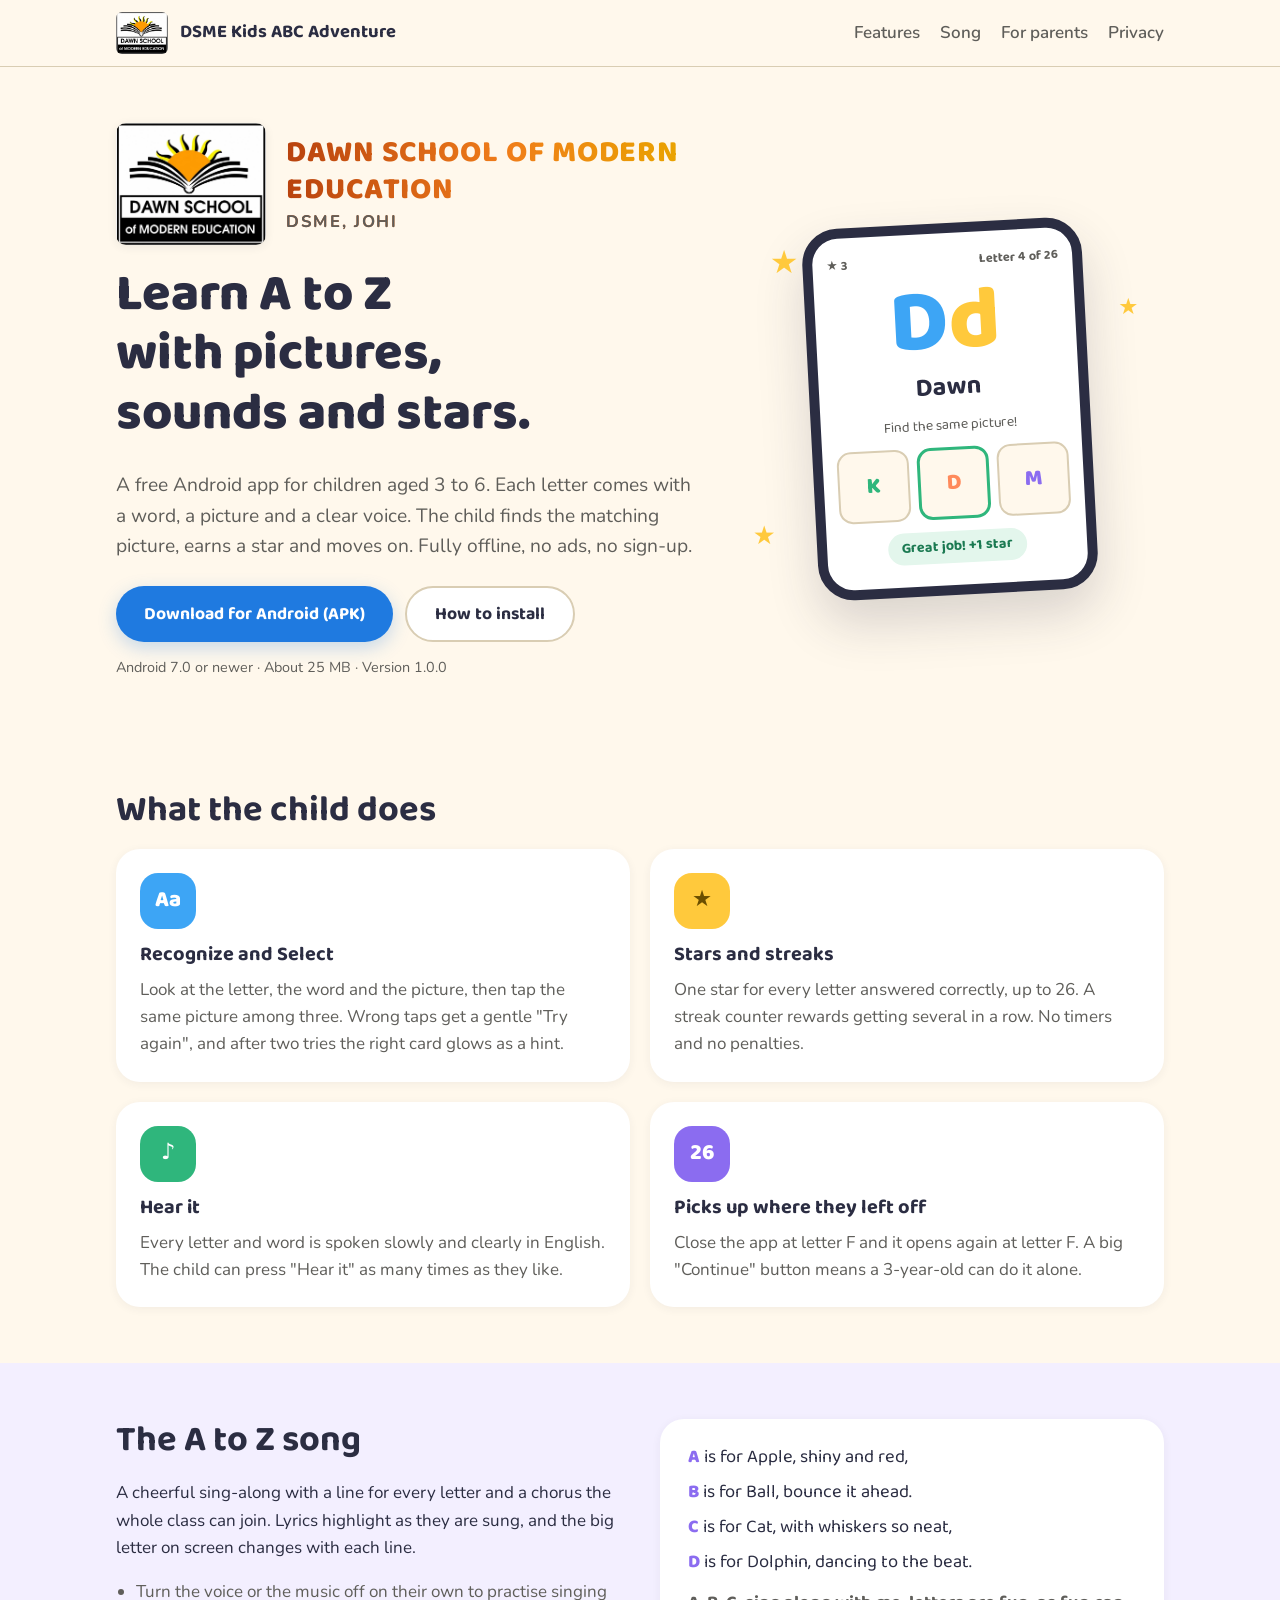
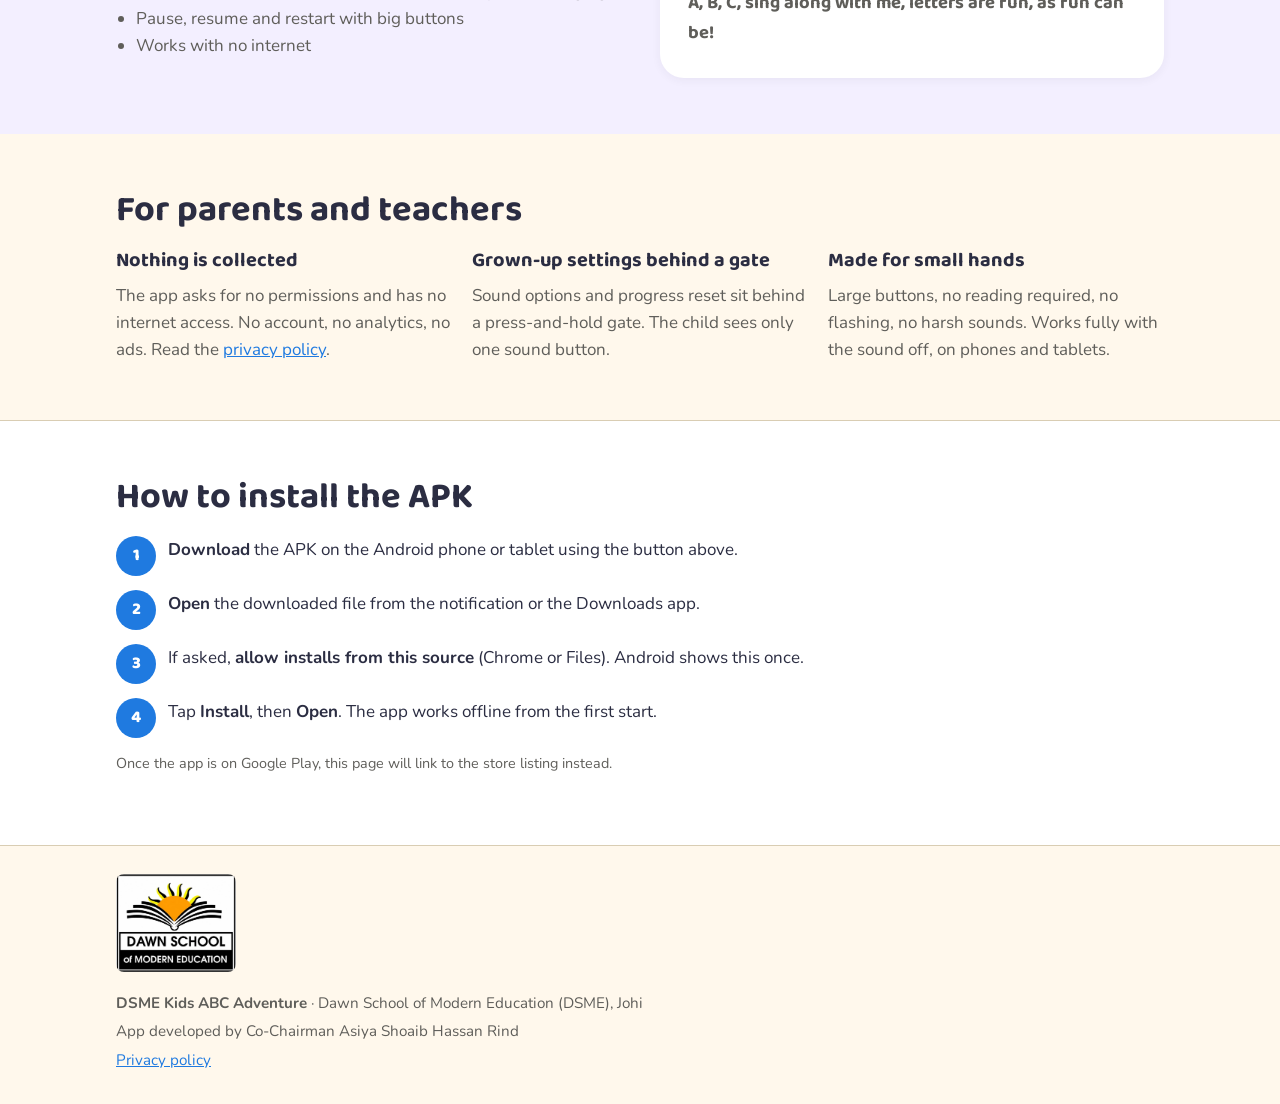
==== commit 34e443d5: "Restore the original website. The picture game stays off this page until that segment is added. Co-a" ====
--- a/index.html
+++ b/index.html
@@ -4,7 +4,7 @@
 <meta charset="utf-8">
 <meta name="viewport" content="width=device-width, initial-scale=1, viewport-fit=cover">
 <title>DSME Kids ABC Adventure</title>
-<meta name="description" content="Play the DSME Kids ABC Adventure game in the browser. Find the matching picture for every letter A to Z, earn stars, and download the Android app.">
+<meta name="description" content="A free, offline Android app from Dawn School of Modern Education that teaches children aged 3 to 6 the English alphabet with pictures, pronunciation, stars and a sung A to Z song.">
 <link rel="preconnect" href="https://fonts.googleapis.com">
 <link rel="preconnect" href="https://fonts.gstatic.com" crossorigin>
 <link rel="stylesheet" href="https://fonts.googleapis.com/css2?family=Baloo+2:wght@500;600;700;800&family=Nunito:wght@400;600;700&display=swap">
@@ -13,106 +13,145 @@
 <body>
 <header class="top">
   <div class="wrap top-inner">
-    <a class="brand" href="#game" aria-label="DSME Kids ABC Adventure home">
+    <a class="brand" href="#top" aria-label="DSME Kids ABC Adventure home">
       <img class="brand-logo" src="img/dsme_logo.webp" alt="" width="52" height="42">
       <span class="brand-name">DSME Kids ABC Adventure</span>
     </a>
-    <nav class="nav" aria-label="Page">
+    <nav class="nav" aria-label="Page sections">
+      <a href="#features">Features</a>
+      <a href="#song">Song</a>
+      <a href="#parents">For parents</a>
       <a href="privacy.html">Privacy</a>
     </nav>
   </div>
 </header>
 
-<section class="student-banner" aria-label="Students of Dawn School of Modern Education, Johi">
-  <div class="student-banner-copy">
-    <p class="student-kicker">Dawn School of Modern Education</p>
-    <p class="student-title">Our students, Johi</p>
-  </div>
-  <ul class="faces">
-    <li>
-      <svg viewBox="0 0 80 80" role="img" aria-label="Student in a blue hijab">
-        <circle cx="40" cy="40" r="40" fill="#1F4E89"/>
-        <path d="M8 46c6-22 18-32 32-32s26 10 32 32v34H8V46z" fill="#163E72"/>
-        <ellipse cx="40" cy="42" rx="18" ry="20" fill="#F0C29A"/>
-        <path d="M22 36c4-14 12-20 18-20s14 6 18 20" fill="none" stroke="#1F4E89" stroke-width="5" stroke-linecap="round"/>
-        <circle cx="33" cy="42" r="2.1" fill="#2B2D42"/><circle cx="47" cy="42" r="2.1" fill="#2B2D42"/>
-        <path d="M34 51q6 6 12 0" fill="none" stroke="#C46B58" stroke-width="1.8" stroke-linecap="round"/>
-        <circle cx="28" cy="48" r="2.2" fill="#F3A7A0" opacity=".8"/><circle cx="52" cy="48" r="2.2" fill="#F3A7A0" opacity=".8"/>
-      </svg>
-    </li>
-    <li>
-      <svg viewBox="0 0 80 80" role="img" aria-label="Student with short hair">
-        <circle cx="40" cy="40" r="40" fill="#F4C89C"/>
-        <path d="M18 38c2-18 12-26 22-26 14 0 22 10 24 26-6-6-14-8-24-8s-16 3-22 8z" fill="#3A2A22"/>
-        <ellipse cx="40" cy="46" rx="16" ry="17" fill="#F6D0A8"/>
-        <circle cx="34" cy="45" r="2" fill="#2B2D42"/><circle cx="46" cy="45" r="2" fill="#2B2D42"/>
-        <path d="M35 54q5 5 10 0" fill="none" stroke="#C46B58" stroke-width="1.8" stroke-linecap="round"/>
-        <path d="M24 68h32v12H24z" fill="#1F7AE0"/>
-        <path d="M36 68l4 8 4-8" fill="#fff"/>
-      </svg>
-    </li>
-    <li>
-      <svg viewBox="0 0 80 80" role="img" aria-label="Student with a ponytail">
-        <circle cx="40" cy="40" r="40" fill="#E7B48A"/>
-        <path d="M16 50c4-24 14-36 28-36 8 0 16 6 20 16 6 2 12 10 12 16 0 8-6 12-10 10-2 14-10 20-22 20-14 0-24-8-28-26z" fill="#2A211C"/>
-        <ellipse cx="40" cy="46" rx="16" ry="18" fill="#F3C7A0"/>
-        <circle cx="58" cy="28" r="7" fill="#E24B4B"/>
-        <circle cx="34" cy="45" r="2" fill="#2B2D42"/><circle cx="46" cy="45" r="2" fill="#2B2D42"/>
-        <path d="M35 55q5 5 10 0" fill="none" stroke="#C46B58" stroke-width="1.8" stroke-linecap="round"/>
-        <path d="M26 70h28v10H26z" fill="#F07D1A"/>
-      </svg>
-    </li>
-    <li>
-      <svg viewBox="0 0 80 80" role="img" aria-label="Student in a school cap">
-        <circle cx="40" cy="40" r="40" fill="#C9855A"/>
-        <path d="M14 40c4-8 14-16 26-16s22 8 26 16H14z" fill="#1B3A6B"/>
-        <rect x="18" y="36" width="44" height="6" rx="2" fill="#244E8A"/>
-        <ellipse cx="40" cy="50" rx="15" ry="16" fill="#D9A074"/>
-        <circle cx="34" cy="49" r="2" fill="#2B2D42"/><circle cx="46" cy="49" r="2" fill="#2B2D42"/>
-        <path d="M35 58q5 4 10 0" fill="none" stroke="#A85A48" stroke-width="1.8" stroke-linecap="round"/>
-        <path d="M24 70h32v10H24z" fill="#163E72"/>
-      </svg>
-    </li>
-    <li>
-      <svg viewBox="0 0 80 80" role="img" aria-label="Student in a cream dupatta">
-        <circle cx="40" cy="40" r="40" fill="#F2D3A2"/>
-        <path d="M12 44c8-26 18-34 28-34s20 8 28 34c-8 6-18 8-28 8s-20-2-28-8z" fill="#F7E7C6"/>
-        <path d="M14 48c10 10 18 12 26 12s16-2 26-12" fill="none" stroke="#E7C98A" stroke-width="4"/>
-        <ellipse cx="40" cy="46" rx="15" ry="17" fill="#F6D0A8"/>
-        <circle cx="34" cy="45" r="2" fill="#2B2D42"/><circle cx="46" cy="45" r="2" fill="#2B2D42"/>
-        <path d="M35 54q5 5 10 0" fill="none" stroke="#C46B58" stroke-width="1.8" stroke-linecap="round"/>
-        <path d="M22 68h36l-4 12H26z" fill="#2FB67C"/>
-      </svg>
-    </li>
-    <li>
-      <svg viewBox="0 0 80 80" role="img" aria-label="Student with curly hair">
-        <circle cx="40" cy="40" r="40" fill="#8D5A3C"/>
-        <circle cx="24" cy="34" r="10" fill="#3B2418"/><circle cx="40" cy="26" r="11" fill="#3B2418"/><circle cx="56" cy="34" r="10" fill="#3B2418"/>
-        <ellipse cx="40" cy="48" rx="16" ry="17" fill="#A56B48"/>
-        <circle cx="34" cy="47" r="2" fill="#2B2D42"/><circle cx="46" cy="47" r="2" fill="#2B2D42"/>
-        <path d="M34 56q6 6 12 0" fill="none" stroke="#7A4636" stroke-width="1.8" stroke-linecap="round"/>
-        <path d="M24 70h32v10H24z" fill="#FFC93C"/>
-        <circle cx="40" cy="74" r="2" fill="#6B4E00"/>
-      </svg>
-    </li>
-  </ul>
-</section>
+<main id="top">
+  <section class="hero">
+    <div class="wrap hero-inner">
+      <div class="hero-copy">
+        <div class="school-row">
+          <img class="hero-logo" src="img/dsme_logo.webp" alt="Dawn School of Modern Education logo" width="130" height="106">
+          <p class="eyebrow">Dawn School of Modern Education</p>
+        </div>
+        <h1>Learn A to Z with pictures, sounds and stars.</h1>
+        <p class="lead">A free Android app for children aged 3 to 6. Each letter comes with a word, a picture and a clear voice. The child finds the matching picture, earns a star and moves on. Fully offline, no ads, no sign-up.</p>
+        <div class="cta-row">
+          <a class="btn btn-primary" href="downloads/dsme-kids-abc-adventure.apk" download>Download for Android (APK)</a>
+          <a class="btn btn-ghost" href="#install">How to install</a>
+        </div>
+        <p class="fine">Android 7.0 or newer · About 25 MB · Version 1.0.0</p>
+      </div>
+      <div class="hero-art" aria-hidden="true">
+        <div class="phone">
+          <div class="phone-bar"><span>★ 3</span><span>Letter 4 of 26</span></div>
+          <div class="phone-letter"><b>D</b><em>d</em></div>
+          <div class="phone-word">Dawn</div>
+          <div class="phone-prompt">Find the same picture!</div>
+          <div class="phone-choices">
+            <span class="pc p1">K</span>
+            <span class="pc p2 ok">D</span>
+            <span class="pc p3">M</span>
+          </div>
+          <div class="phone-msg">Great job! +1 star</div>
+        </div>
+        <span class="float-star s1">★</span>
+        <span class="float-star s2">★</span>
+        <span class="float-star s3">★</span>
+      </div>
+    </div>
+  </section>
 
-<aside class="side-dock" aria-label="Download the Android app">
-  <p class="dock-title">Get the app</p>
-  <a class="btn btn-primary dock-btn" href="downloads/dsme-kids-abc-adventure.apk" download>Download APK</a>
-  <p class="fine dock-note">Android 7.0 or newer. Open the file, allow install, tap Install.</p>
-</aside>
+  <section id="features" class="band">
+    <div class="wrap">
+      <h2>What the child does</h2>
+      <div class="grid">
+        <article class="card">
+          <div class="card-ico ico-blue" aria-hidden="true">Aa</div>
+          <h3>Recognize and Select</h3>
+          <p>Look at the letter, the word and the picture, then tap the same picture among three. Wrong taps get a gentle "Try again", and after two tries the right card glows as a hint.</p>
+        </article>
+        <article class="card">
+          <div class="card-ico ico-sun" aria-hidden="true">★</div>
+          <h3>Stars and streaks</h3>
+          <p>One star for every letter answered correctly, up to 26. A streak counter rewards getting several in a row. No timers and no penalties.</p>
+        </article>
+        <article class="card">
+          <div class="card-ico ico-green" aria-hidden="true">♪</div>
+          <h3>Hear it</h3>
+          <p>Every letter and word is spoken slowly and clearly in English. The child can press "Hear it" as many times as they like.</p>
+        </article>
+        <article class="card">
+          <div class="card-ico ico-purple" aria-hidden="true">26</div>
+          <h3>Picks up where they left off</h3>
+          <p>Close the app at letter F and it opens again at letter F. A big "Continue" button means a 3-year-old can do it alone.</p>
+        </article>
+      </div>
+    </div>
+  </section>
 
-<main id="game" class="game-root"></main>
+  <section id="song" class="band band-song">
+    <div class="wrap song-inner">
+      <div>
+        <h2>The A to Z song</h2>
+        <p>A cheerful sing-along with a line for every letter and a chorus the whole class can join. Lyrics highlight as they are sung, and the big letter on screen changes with each line.</p>
+        <ul class="plain">
+          <li>Turn the voice or the music off on their own to practise singing</li>
+          <li>Pause, resume and restart with big buttons</li>
+          <li>Works with no internet</li>
+        </ul>
+      </div>
+      <blockquote class="lyric">
+        <p><span>A</span> is for Apple, shiny and red,</p>
+        <p><span>B</span> is for Ball, bounce it ahead.</p>
+        <p><span>C</span> is for Cat, with whiskers so neat,</p>
+        <p><span>D</span> is for Dolphin, dancing to the beat.</p>
+        <p class="chorus">A, B, C, sing along with me, letters are fun, as fun can be!</p>
+      </blockquote>
+    </div>
+  </section>
+
+  <section id="parents" class="band">
+    <div class="wrap">
+      <h2>For parents and teachers</h2>
+      <div class="grid grid-3">
+        <div class="fact">
+          <h3>Nothing is collected</h3>
+          <p>The app asks for no permissions and has no internet access. No account, no analytics, no ads. Read the <a href="privacy.html">privacy policy</a>.</p>
+        </div>
+        <div class="fact">
+          <h3>Grown-up settings behind a gate</h3>
+          <p>Sound options and progress reset sit behind a press-and-hold gate. The child sees only one sound button.</p>
+        </div>
+        <div class="fact">
+          <h3>Made for small hands</h3>
+          <p>Large buttons, no reading required, no flashing, no harsh sounds. Works fully with the sound off, on phones and tablets.</p>
+        </div>
+      </div>
+    </div>
+  </section>
+
+  <section id="install" class="band band-install">
+    <div class="wrap">
+      <h2>How to install the APK</h2>
+      <ol class="steps">
+        <li><strong>Download</strong> the APK on the Android phone or tablet using the button above.</li>
+        <li><strong>Open</strong> the downloaded file from the notification or the Downloads app.</li>
+        <li>If asked, <strong>allow installs from this source</strong> (Chrome or Files). Android shows this once.</li>
+        <li>Tap <strong>Install</strong>, then <strong>Open</strong>. The app works offline from the first start.</li>
+      </ol>
+      <p class="fine">Once the app is on Google Play, this page will link to the store listing instead.</p>
+    </div>
+  </section>
+</main>
 
 <footer class="foot">
   <div class="wrap foot-inner">
+    <img class="foot-logo" src="img/dsme_logo.webp" alt="" width="120" height="97">
     <p><strong>DSME Kids ABC Adventure</strong> · Dawn School of Modern Education (DSME), Johi</p>
     <p>App developed by Co-Chairman Asiya Shoaib Hassan Rind</p>
-    <p><a href="privacy.html">Privacy policy</a> · This game collects no data. Progress stays on this device only.</p>
+    <p><a href="privacy.html">Privacy policy</a></p>
   </div>
 </footer>
-<script src="game.js"></script>
 </body>
 </html>
--- a/style.css
+++ b/style.css
@@ -167,171 +167,3 @@
   .hero { padding-block: 36px 24px; }
   .hero-art { margin-top: 16px; }
 }
-
-/* Playable game */
-.game-root { max-width: 760px; margin: 0 auto; padding: 28px var(--gutter-r) 48px var(--gutter-l); }
-.play-welcome, .play-board { text-align: center; }
-.play-logo { width: 120px; height: auto; border-radius: 12px; background: #fff; box-shadow: 0 2px 10px rgba(43,45,66,.08); }
-.school-name {
-  margin: 16px auto 8px; font-family: var(--display); font-weight: 800;
-  font-size: clamp(1.15rem, 2.4vw, 1.6rem); letter-spacing: .03em; text-transform: none;
-  background: linear-gradient(92deg, var(--brand-deep) 0%, var(--brand) 55%, var(--brand-glow) 100%);
-  -webkit-background-clip: text; background-clip: text; -webkit-text-fill-color: transparent;
-}
-.school-name::after {
-  content: "DSME, Johi"; display: block; margin-top: 4px;
-  font-family: var(--body); font-weight: 700; font-size: .62em; letter-spacing: .1em;
-  color: var(--ink-soft); -webkit-text-fill-color: var(--ink-soft);
-}
-.play-welcome h1 { margin-top: 8px; }
-.play-welcome .lead { margin-inline: auto; }
-.play-actions { display: flex; flex-direction: column; align-items: center; gap: 12px; margin-top: 8px; }
-.play-actions .btn { width: min(100%, 360px); }
-.trophy { font-size: 4.5rem; margin: 12px 0; }
-
-.play-top { display: flex; align-items: center; justify-content: space-between; gap: 8px; }
-.play-stats { display: flex; gap: 8px; font-family: var(--display); font-weight: 800; flex-wrap: wrap; justify-content: center; }
-.badge-chip { background: var(--sunny); color: var(--on-sunny); border-color: var(--sunny); }
-.badge-award {
-  display: inline-flex; flex-direction: column; align-items: center; gap: 6px;
-  background: var(--surface); border: 3px solid var(--sunny); border-radius: 28px;
-  padding: 18px 28px; margin: 8px auto 16px;
-}
-.badge-award p { margin: 0; color: var(--ink-soft); }
-.badge-award strong { font-family: var(--display); font-size: clamp(1.4rem, 3vw, 2rem); }
-.badge-count {
-  display: grid; place-items: center; width: 92px; height: 92px; border-radius: 50%;
-  background: var(--sunny); color: var(--on-sunny); font-family: var(--display);
-  font-weight: 800; font-size: 1.7rem;
-}
-.badge-full { border-color: var(--brand); box-shadow: 0 8px 24px rgba(240,125,26,.25); }
-.play-stats span { background: var(--surface); border: 2px solid var(--border); border-radius: 999px; padding: 6px 12px; }
-.icon-btn {
-  min-height: 48px; padding: 0 14px; border-radius: 999px; border: 2px solid var(--border);
-  background: var(--surface); color: var(--ink); font-family: var(--display); font-weight: 700; cursor: pointer;
-}
-.icon-btn:focus-visible, .choice:focus-visible, .skip:focus-visible { outline: 3px solid var(--sunny); outline-offset: 2px; }
-.track { height: 14px; background: var(--track); border-radius: 999px; overflow: hidden; margin-top: 14px; }
-.track span { display: block; height: 100%; background: var(--green); border-radius: inherit; }
-.learn-card {
-  background: var(--surface); border-radius: var(--radius); padding: 18px 16px 20px;
-  box-shadow: 0 2px 10px rgba(43,45,66,.06); margin-top: 8px;
-}
-.learn-row { display: flex; align-items: center; justify-content: center; gap: 16px; flex-wrap: wrap; }
-.big-letter { margin: 0; font-family: var(--display); font-size: clamp(4rem, 12vw, 6.5rem); font-weight: 800; line-height: .9; }
-.big-letter b { color: var(--sky); font-weight: 800; }
-.big-letter em { color: var(--sunny); font-style: normal; }
-.learn-card img, .choice img { width: min(150px, 28vw); height: auto; background: transparent; }
-.word { font-size: clamp(1.6rem, 4vw, 2.2rem); margin: 8px 0 4px; }
-.phonic {
-  margin: 0 0 14px; font-family: var(--display); font-weight: 800;
-  font-size: clamp(1.25rem, 3vw, 1.7rem); color: var(--primary);
-}
-.prompt { font-family: var(--display); font-weight: 700; font-size: 1.25rem; margin: 18px 0 12px; }
-.choices { display: grid; grid-template-columns: repeat(3, minmax(0, 1fr)); gap: 12px; }
-.choice {
-  min-height: 120px; padding: 8px; border-radius: 20px; border: 3px solid var(--border);
-  background: var(--surface); cursor: pointer;
-}
-.choice:active { transform: scale(.97); }
-.choice.correct { border-color: var(--green); background: var(--green-bg); }
-.choice.wrong { border-color: #E07A5F; background: #FDECEA; }
-.choice.hint { border-color: var(--sunny); box-shadow: 0 0 0 4px rgba(255,201,60,.45); }
-.choice:disabled { cursor: default; }
-.choice.wiggle { animation: wiggle .4s ease; }
-@keyframes wiggle {
-  0%, 100% { transform: translateX(0); }
-  25% { transform: translateX(-6px); }
-  75% { transform: translateX(6px); }
-}
-.msg { display: inline-block; margin: 16px 0 0; padding: 8px 18px; border-radius: 999px; font-family: var(--display); font-weight: 800; }
-.msg-good { background: var(--green-bg); color: #1B7A52; }
-.msg-again { background: #FDECEA; color: #9C3B28; }
-.skip-row { display: flex; justify-content: flex-end; margin-top: 8px; }
-.skip {
-  min-height: 48px; padding: 0 8px; border: 0; background: transparent; color: var(--ink-soft);
-  font-family: var(--display); font-weight: 700; font-size: 1.05rem; cursor: pointer;
-}
-
-.side-dock {
-  position: fixed; z-index: 6; right: 16px; top: 50%; transform: translateY(-50%);
-  width: 210px; background: var(--surface); border: 1px solid var(--border); border-radius: 24px;
-  padding: 16px; box-shadow: 0 12px 30px rgba(43,45,66,.12); text-align: center;
-}
-.dock-title { font-family: var(--display); font-weight: 800; margin: 0 0 10px; }
-.dock-btn { width: 100%; min-height: 52px; padding: 0 12px; font-size: 1rem; }
-.dock-note { margin: 10px 0 0; }
-@media (max-width: 1180px) {
-  .side-dock {
-    position: static; transform: none; width: auto; margin: 12px 16px 0;
-    display: flex; align-items: center; gap: 12px; box-shadow: none;
-  }
-  .dock-title { margin: 0; flex: none; }
-  .dock-btn { width: auto; flex: none; }
-  .dock-note { margin: 0; text-align: left; }
-}
-@media (prefers-reduced-motion: reduce) {
-  .choice.wiggle { animation: none; }
-  .faces li { transform: none; }
-}
-
-/* Student face banner, above the game */
-.student-banner {
-  position: relative;
-  margin: 0;
-  padding: 18px 16px 36px;
-  overflow: hidden;
-  color: #fff;
-  background:
-    radial-gradient(circle at 8% 0%, rgba(255,255,255,.28), transparent 26%),
-    radial-gradient(circle at 92% 10%, rgba(255,201,60,.45), transparent 30%),
-    linear-gradient(105deg, #163E72 0%, #1F7AE0 46%, #F07D1A 100%);
-}
-.student-banner::after {
-  content: "";
-  position: absolute;
-  left: 0; right: 0; bottom: -1px;
-  height: 26px;
-  background: var(--bg);
-  border-radius: 50% 50% 0 0 / 100% 100% 0 0;
-}
-.student-banner-copy { text-align: center; position: relative; z-index: 1; }
-.student-kicker {
-  margin: 0;
-  font-size: .78rem;
-  font-weight: 700;
-  letter-spacing: .12em;
-  text-transform: uppercase;
-  opacity: .9;
-}
-.student-title {
-  margin: 2px 0 10px;
-  font-family: var(--display);
-  font-weight: 800;
-  font-size: clamp(1.35rem, 3vw, 1.9rem);
-}
-.faces {
-  position: relative;
-  z-index: 1;
-  display: flex;
-  justify-content: center;
-  align-items: flex-end;
-  gap: 0;
-  list-style: none;
-  margin: 0 auto;
-  padding: 0;
-  max-width: 820px;
-}
-.faces li {
-  width: clamp(64px, 13vw, 108px);
-  margin: 0 -6px;
-  padding: 4px;
-  border-radius: 50%;
-  background: #fff;
-  box-shadow: 0 10px 22px rgba(16, 24, 48, .22);
-  transform: translateY(var(--lift, 0));
-}
-.faces li:nth-child(odd) { --lift: 10px; }
-.faces li:nth-child(3), .faces li:nth-child(4) { --lift: -4px; z-index: 1; }
-.faces svg { display: block; width: 100%; height: auto; border-radius: 50%; }
-.learn-card img, .choice img { background: #fff; border-radius: 16px; }
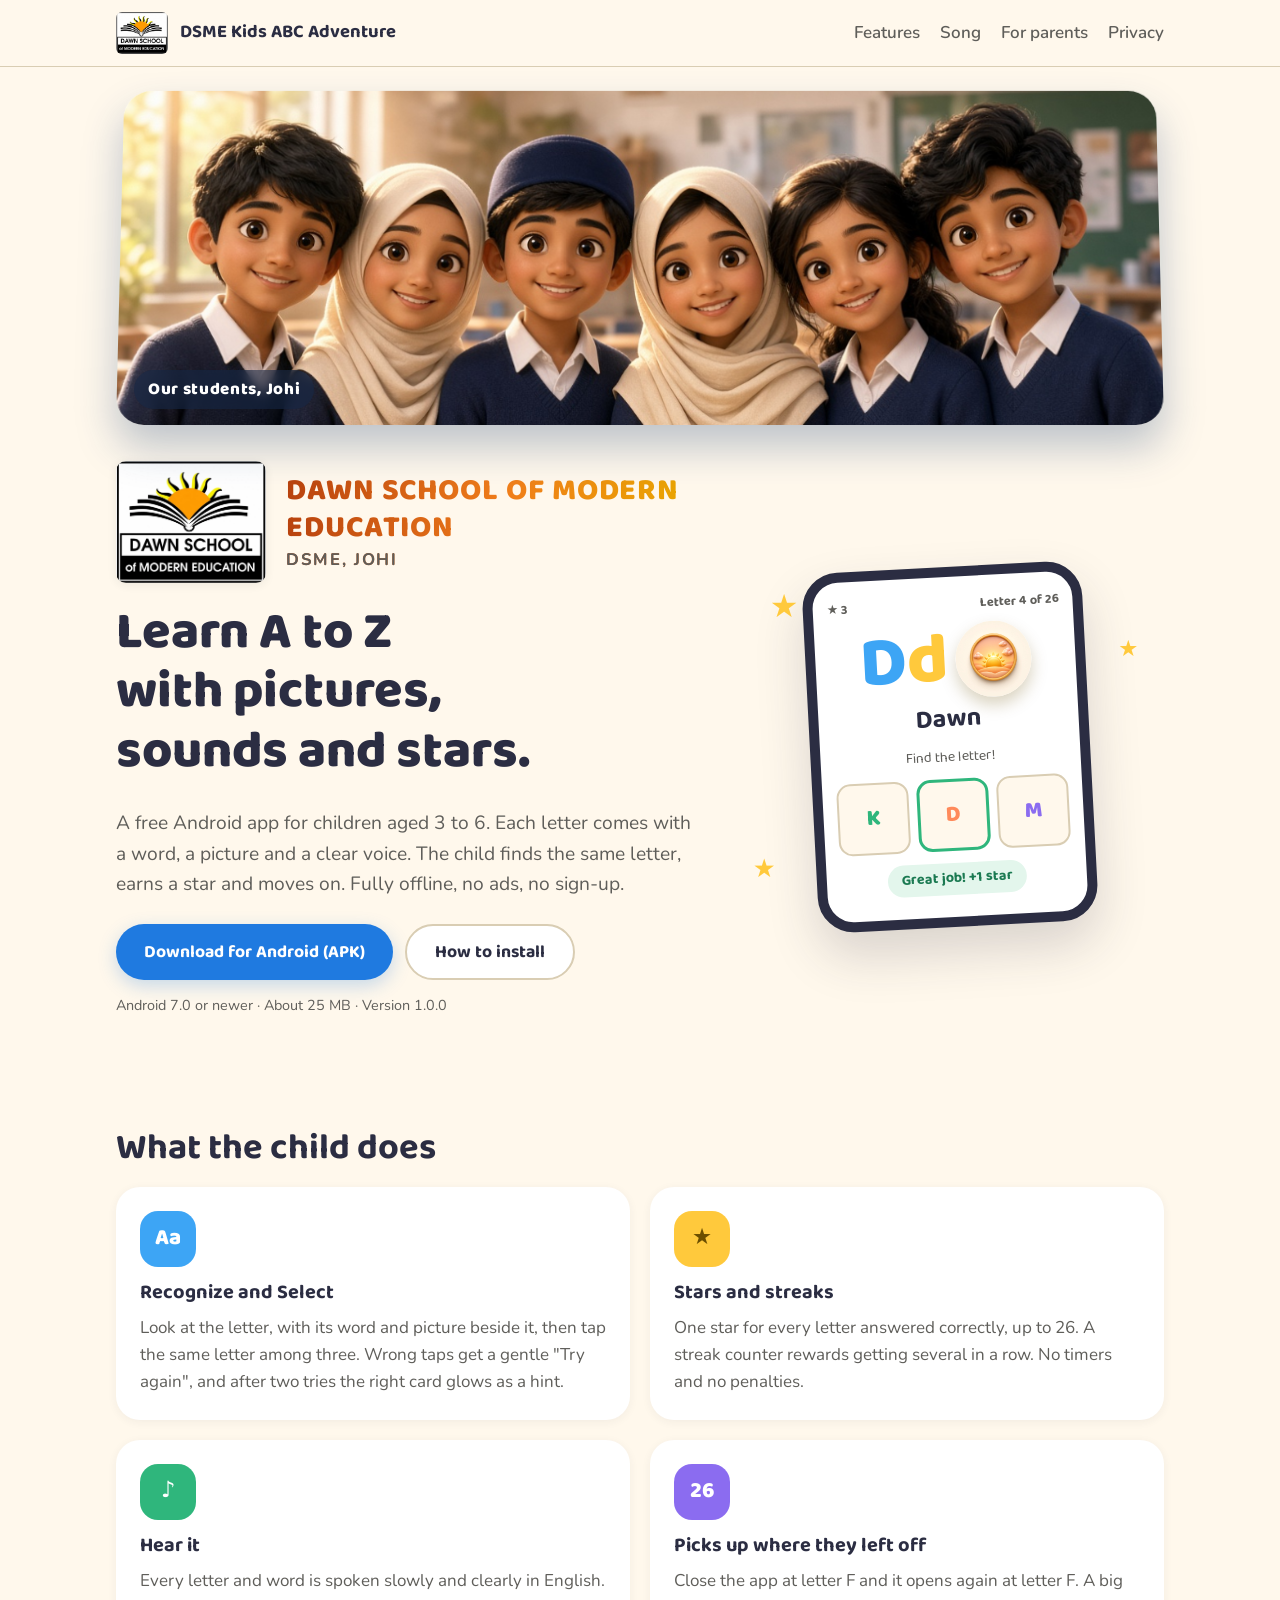
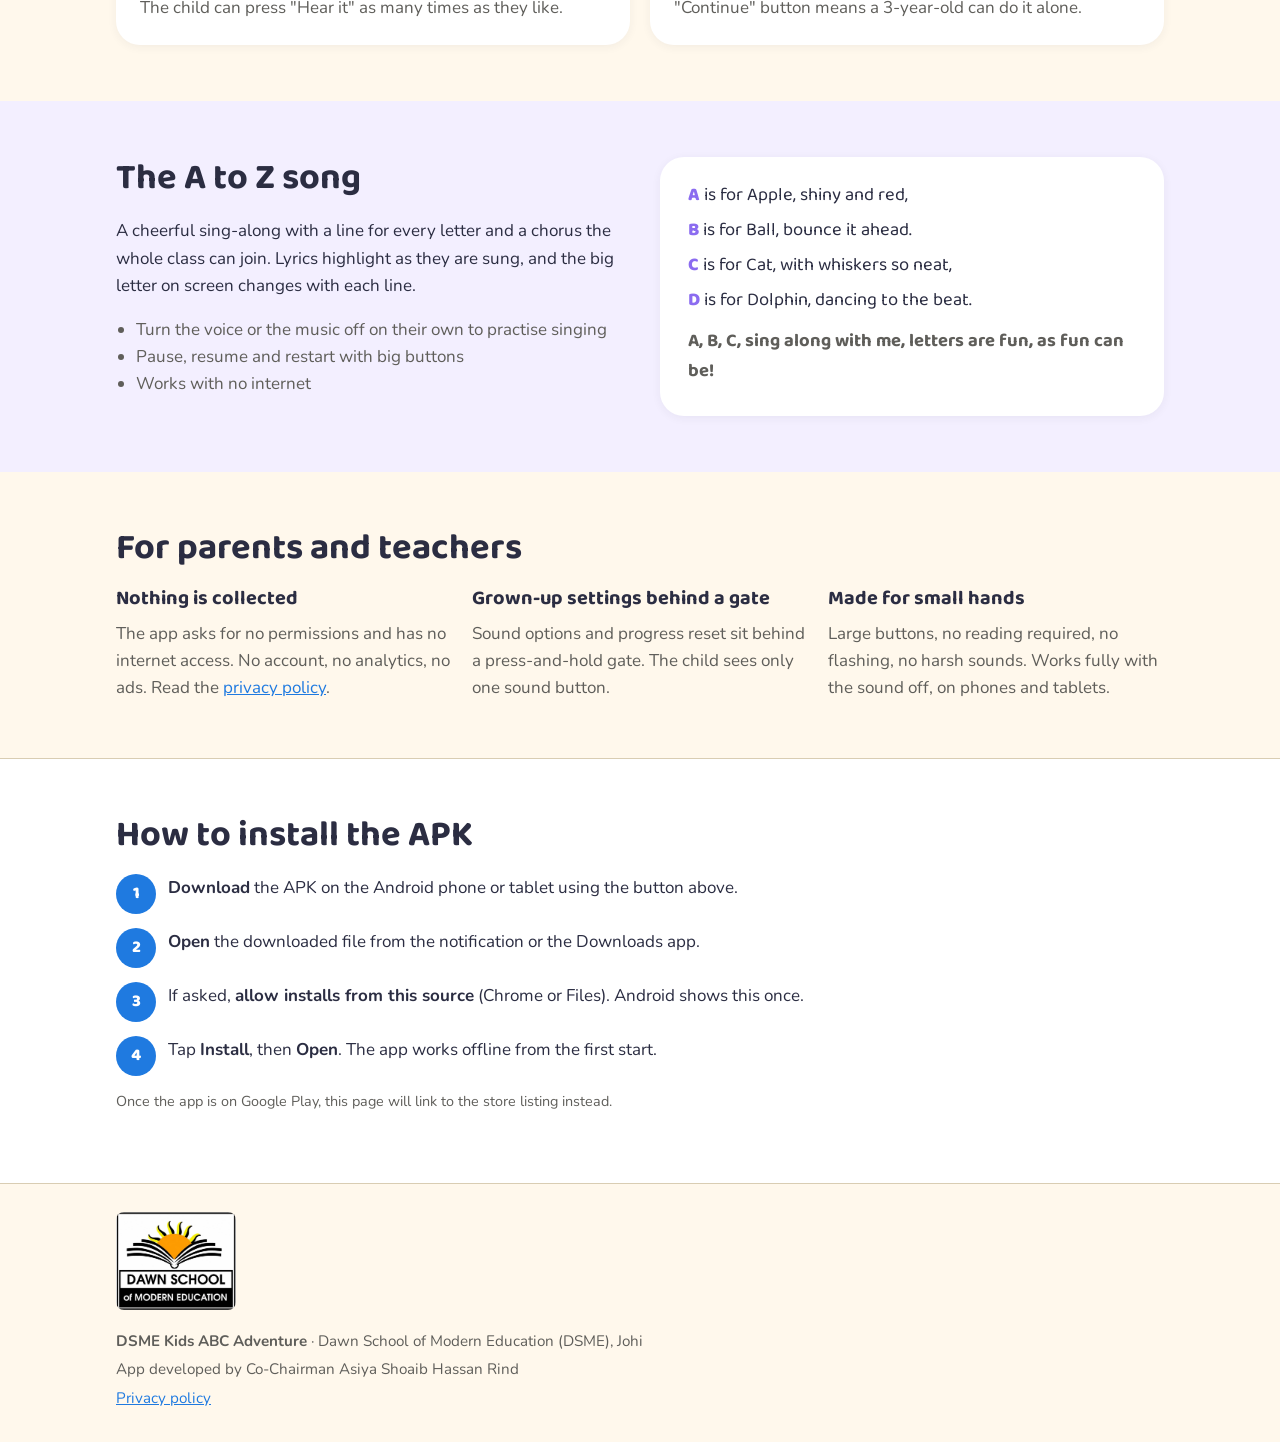
==== commit 2436dc5f: "Add a 3D student banner above the fold and show the letter's picture beside the letter in the questi" ====
--- a/index.html
+++ b/index.html
@@ -27,6 +27,10 @@
 </header>
 
 <main id="top">
+  <section class="fold-banner" aria-label="Students of Dawn School of Modern Education, Johi">
+    <img src="img/students-3d-banner.jpg" alt="DSME students smiling in class" width="1600" height="900">
+    <p>Our students, Johi</p>
+  </section>
   <section class="hero">
     <div class="wrap hero-inner">
       <div class="hero-copy">
@@ -35,7 +39,7 @@
           <p class="eyebrow">Dawn School of Modern Education</p>
         </div>
         <h1>Learn A to Z with pictures, sounds and stars.</h1>
-        <p class="lead">A free Android app for children aged 3 to 6. Each letter comes with a word, a picture and a clear voice. The child finds the matching picture, earns a star and moves on. Fully offline, no ads, no sign-up.</p>
+        <p class="lead">A free Android app for children aged 3 to 6. Each letter comes with a word, a picture and a clear voice. The child finds the same letter, earns a star and moves on. Fully offline, no ads, no sign-up.</p>
         <div class="cta-row">
           <a class="btn btn-primary" href="downloads/dsme-kids-abc-adventure.apk" download>Download for Android (APK)</a>
           <a class="btn btn-ghost" href="#install">How to install</a>
@@ -45,9 +49,12 @@
       <div class="hero-art" aria-hidden="true">
         <div class="phone">
           <div class="phone-bar"><span>★ 3</span><span>Letter 4 of 26</span></div>
-          <div class="phone-letter"><b>D</b><em>d</em></div>
+          <div class="phone-q">
+            <div class="phone-letter"><b>D</b><em>d</em></div>
+            <img class="phone-pic" src="img/letter-d-dawn.jpg" alt="Dawn" width="84" height="84">
+          </div>
           <div class="phone-word">Dawn</div>
-          <div class="phone-prompt">Find the same picture!</div>
+          <div class="phone-prompt">Find the letter!</div>
           <div class="phone-choices">
             <span class="pc p1">K</span>
             <span class="pc p2 ok">D</span>
@@ -69,7 +76,7 @@
         <article class="card">
           <div class="card-ico ico-blue" aria-hidden="true">Aa</div>
           <h3>Recognize and Select</h3>
-          <p>Look at the letter, the word and the picture, then tap the same picture among three. Wrong taps get a gentle "Try again", and after two tries the right card glows as a hint.</p>
+          <p>Look at the letter, with its word and picture beside it, then tap the same letter among three. Wrong taps get a gentle "Try again", and after two tries the right card glows as a hint.</p>
         </article>
         <article class="card">
           <div class="card-ico ico-sun" aria-hidden="true">★</div>
--- a/style.css
+++ b/style.css
@@ -88,8 +88,44 @@
 .nav a { text-decoration: none; color: var(--ink-soft); font-weight: 600; }
 .nav a:hover, .nav a:focus-visible { color: var(--primary); }
 
+/* Above-the-fold student banner */
+.fold-banner {
+  position: relative;
+  max-width: 1080px;
+  margin: 18px auto 0;
+  padding-left: var(--gutter-l);
+  padding-right: var(--gutter-r);
+}
+.fold-banner img {
+  display: block;
+  width: 100%;
+  height: clamp(190px, 34vw, 340px);
+  object-fit: cover;
+  object-position: center 22%;
+  border-radius: 28px;
+  box-shadow:
+    0 22px 40px rgba(22, 62, 114, .28),
+    0 1px 0 rgba(255, 255, 255, .7) inset;
+  transform: perspective(1100px) rotateX(3deg);
+  transform-origin: center bottom;
+}
+.fold-banner p {
+  position: absolute;
+  left: calc(var(--gutter-l) + 18px);
+  bottom: 16px;
+  margin: 0;
+  padding: 6px 14px;
+  border-radius: 999px;
+  background: rgba(22, 40, 72, .55);
+  color: #fff;
+  font-family: var(--display);
+  font-weight: 800;
+  letter-spacing: .04em;
+  backdrop-filter: blur(6px);
+}
+
 /* Hero */
-.hero { padding-block: 56px 40px; }
+.hero { padding-block: 36px 40px; }
 .hero-inner { display: grid; grid-template-columns: 1.15fr .85fr; gap: 40px; align-items: center; }
 .eyebrow { text-transform: uppercase; letter-spacing: .08em; font-size: .8rem; font-weight: 700; color: var(--primary); margin-bottom: 12px; }
 .lead { font-size: 1.2rem; color: var(--ink-soft); max-width: 36em; }
@@ -114,7 +150,12 @@
   transform: rotate(-3deg);
 }
 .phone-bar { display: flex; justify-content: space-between; font-size: .8rem; color: var(--ink-soft); font-weight: 700; margin-bottom: 8px; }
-.phone-letter { font-size: 5.5rem; line-height: 1; font-weight: 800; }
+.phone-q { display: flex; align-items: center; justify-content: center; gap: 8px; }
+.phone-letter { font-size: 4.4rem; line-height: 1; font-weight: 800; }
+.phone-pic {
+  width: 76px; height: 76px; object-fit: cover; border-radius: 50%;
+  box-shadow: 0 8px 16px rgba(107, 78, 0, .25);
+}
 .phone-letter b { color: var(--sky); font-weight: 800; }
 .phone-letter em { color: var(--sunny); font-style: normal; }
 .phone-word { font-size: 1.6rem; font-weight: 700; }
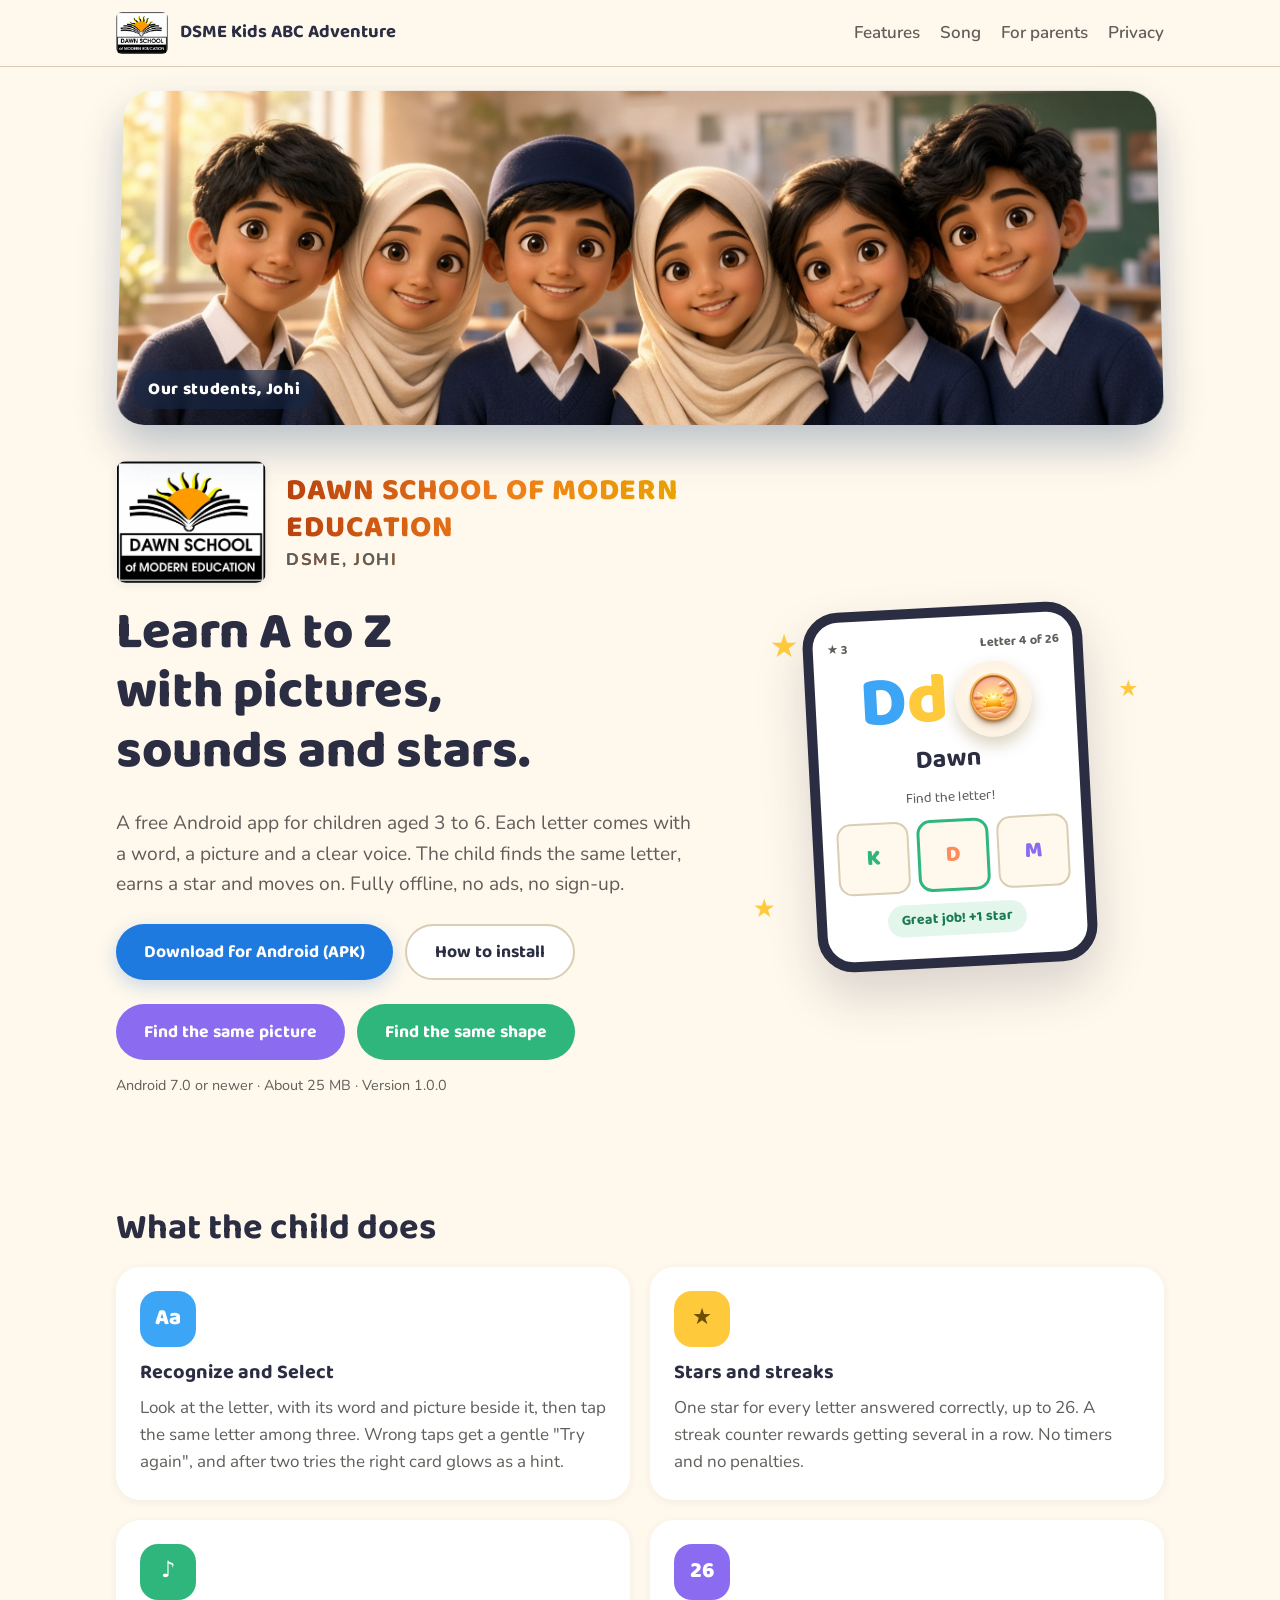
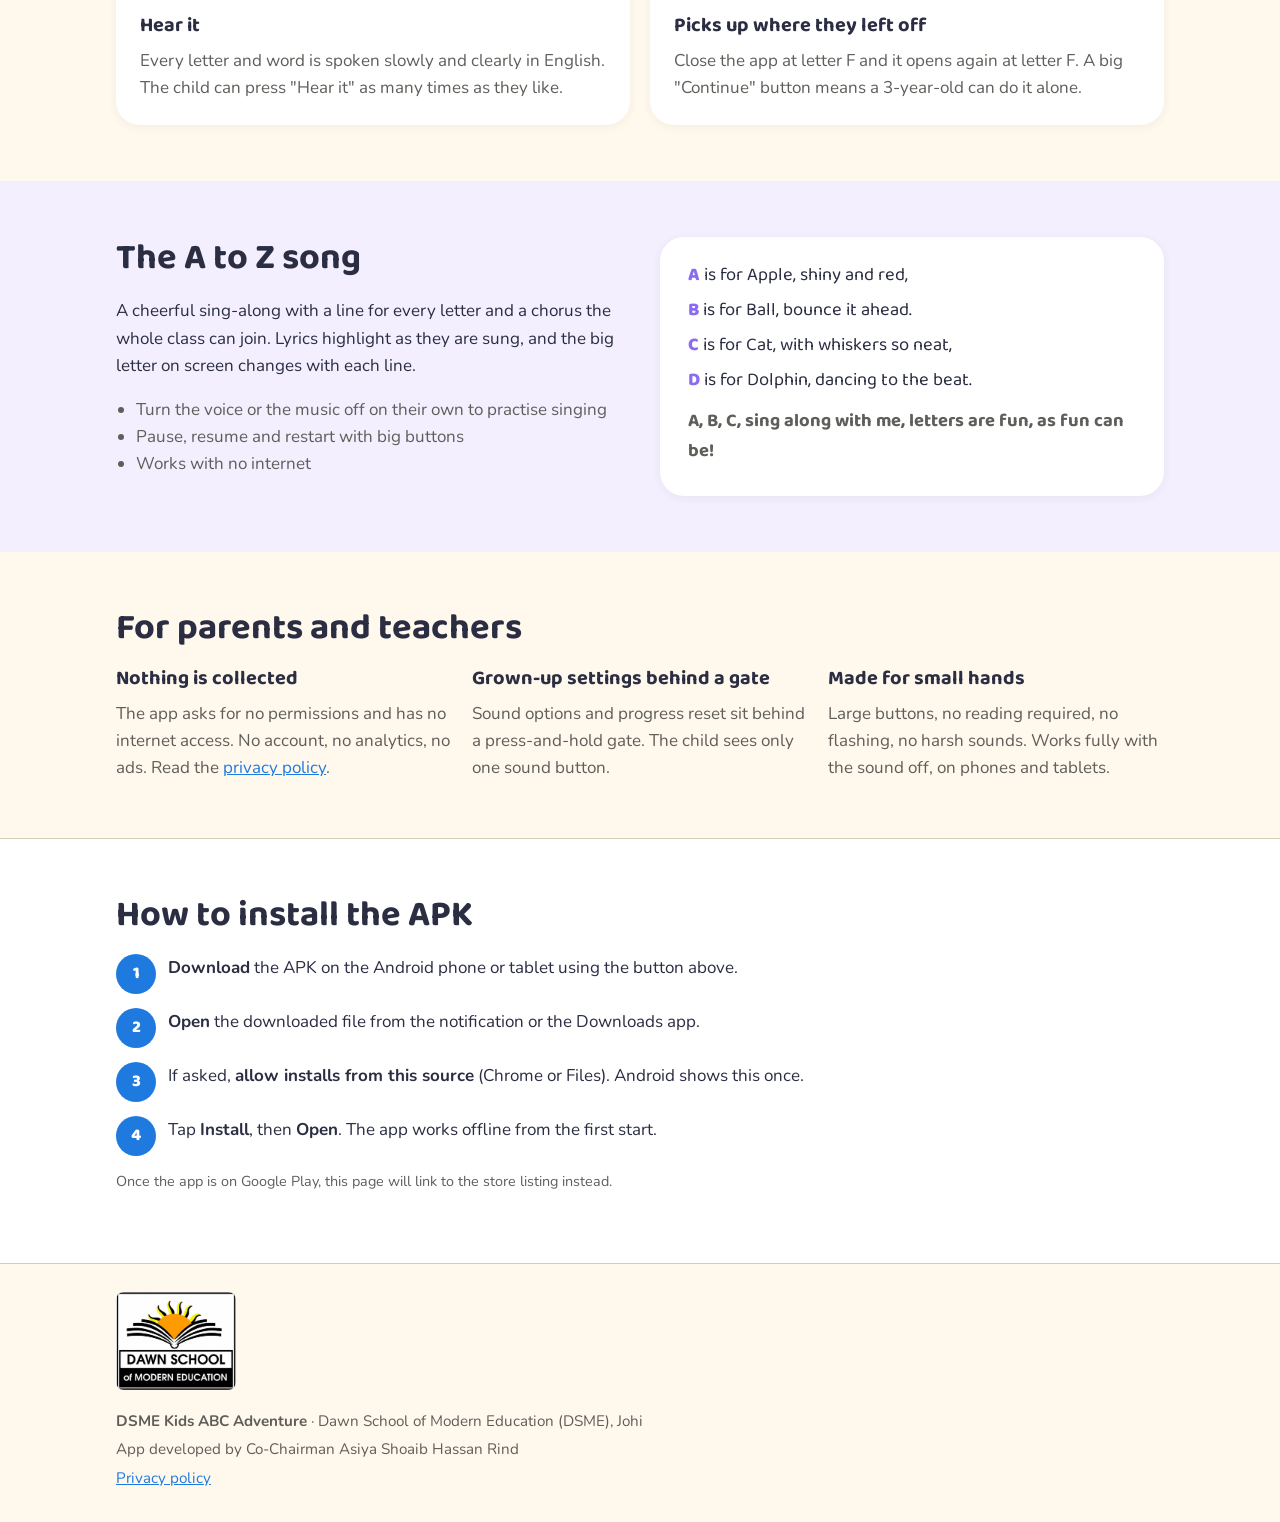
==== commit 1069168b: "Add separate buttons that open Find the same picture and Find the same shape. Co-authored-by: Cursor" ====
--- a/index.html
+++ b/index.html
@@ -43,6 +43,10 @@
         <div class="cta-row">
           <a class="btn btn-primary" href="downloads/dsme-kids-abc-adventure.apk" download>Download for Android (APK)</a>
           <a class="btn btn-ghost" href="#install">How to install</a>
+        </div>
+        <div class="cta-row">
+          <a class="btn btn-play" href="picture.html">Find the same picture</a>
+          <a class="btn btn-shape" href="shapes.html">Find the same shape</a>
         </div>
         <p class="fine">Android 7.0 or newer · About 25 MB · Version 1.0.0</p>
       </div>
--- a/style.css
+++ b/style.css
@@ -135,6 +135,22 @@
 .btn:focus-visible { outline: 3px solid var(--sunny); outline-offset: 2px; }
 .btn-primary { background: var(--primary); color: var(--on-primary); box-shadow: 0 6px 18px rgba(31,122,224,.25); }
 .btn-ghost { background: var(--surface); color: var(--ink); border: 2px solid var(--border); }
+.btn-play { background: var(--purple); color: #fff; }
+.btn-shape { background: var(--green); color: #fff; }
+.play-topbar { display: flex; align-items: center; justify-content: space-between; gap: 12px; max-width: 760px; margin: 0 auto; padding: 16px var(--gutter-r) 0 var(--gutter-l); }
+.play-topbar a { font-family: var(--display); font-weight: 700; text-decoration: none; }
+.play-board { max-width: 760px; margin: 0 auto; padding: 12px var(--gutter-r) 40px var(--gutter-l); text-align: center; }
+.play-board h1 { font-size: clamp(1.6rem, 4vw, 2.2rem); }
+.target-pic, .choice-pic { width: min(160px, 34vw); height: auto; border-radius: 20px; background: #fff; }
+.shape-svg { width: min(140px, 30vw); height: auto; }
+.choice-row { display: grid; grid-template-columns: repeat(3, minmax(0, 1fr)); gap: 12px; margin-top: 8px; }
+.choice-row button { min-height: 120px; padding: 8px; border-radius: 20px; border: 3px solid var(--border); background: var(--surface); cursor: pointer; }
+.choice-row button.ok { border-color: var(--green); background: var(--green-bg); }
+.choice-row button.bad { border-color: #E07A5F; background: #FDECEA; }
+.choice-row button.hint { border-color: var(--sunny); box-shadow: 0 0 0 4px rgba(255,201,60,.45); }
+.play-msg { display: inline-block; margin-top: 14px; padding: 8px 16px; border-radius: 999px; font-family: var(--display); font-weight: 800; }
+.play-msg.good { background: var(--green-bg); color: #1B7A52; }
+.play-msg.again { background: #FDECEA; color: #9C3B28; }
 .fine { font-size: .9rem; color: var(--ink-soft); margin-top: 14px; }
 
 .hero-art { position: relative; display: flex; justify-content: center; }
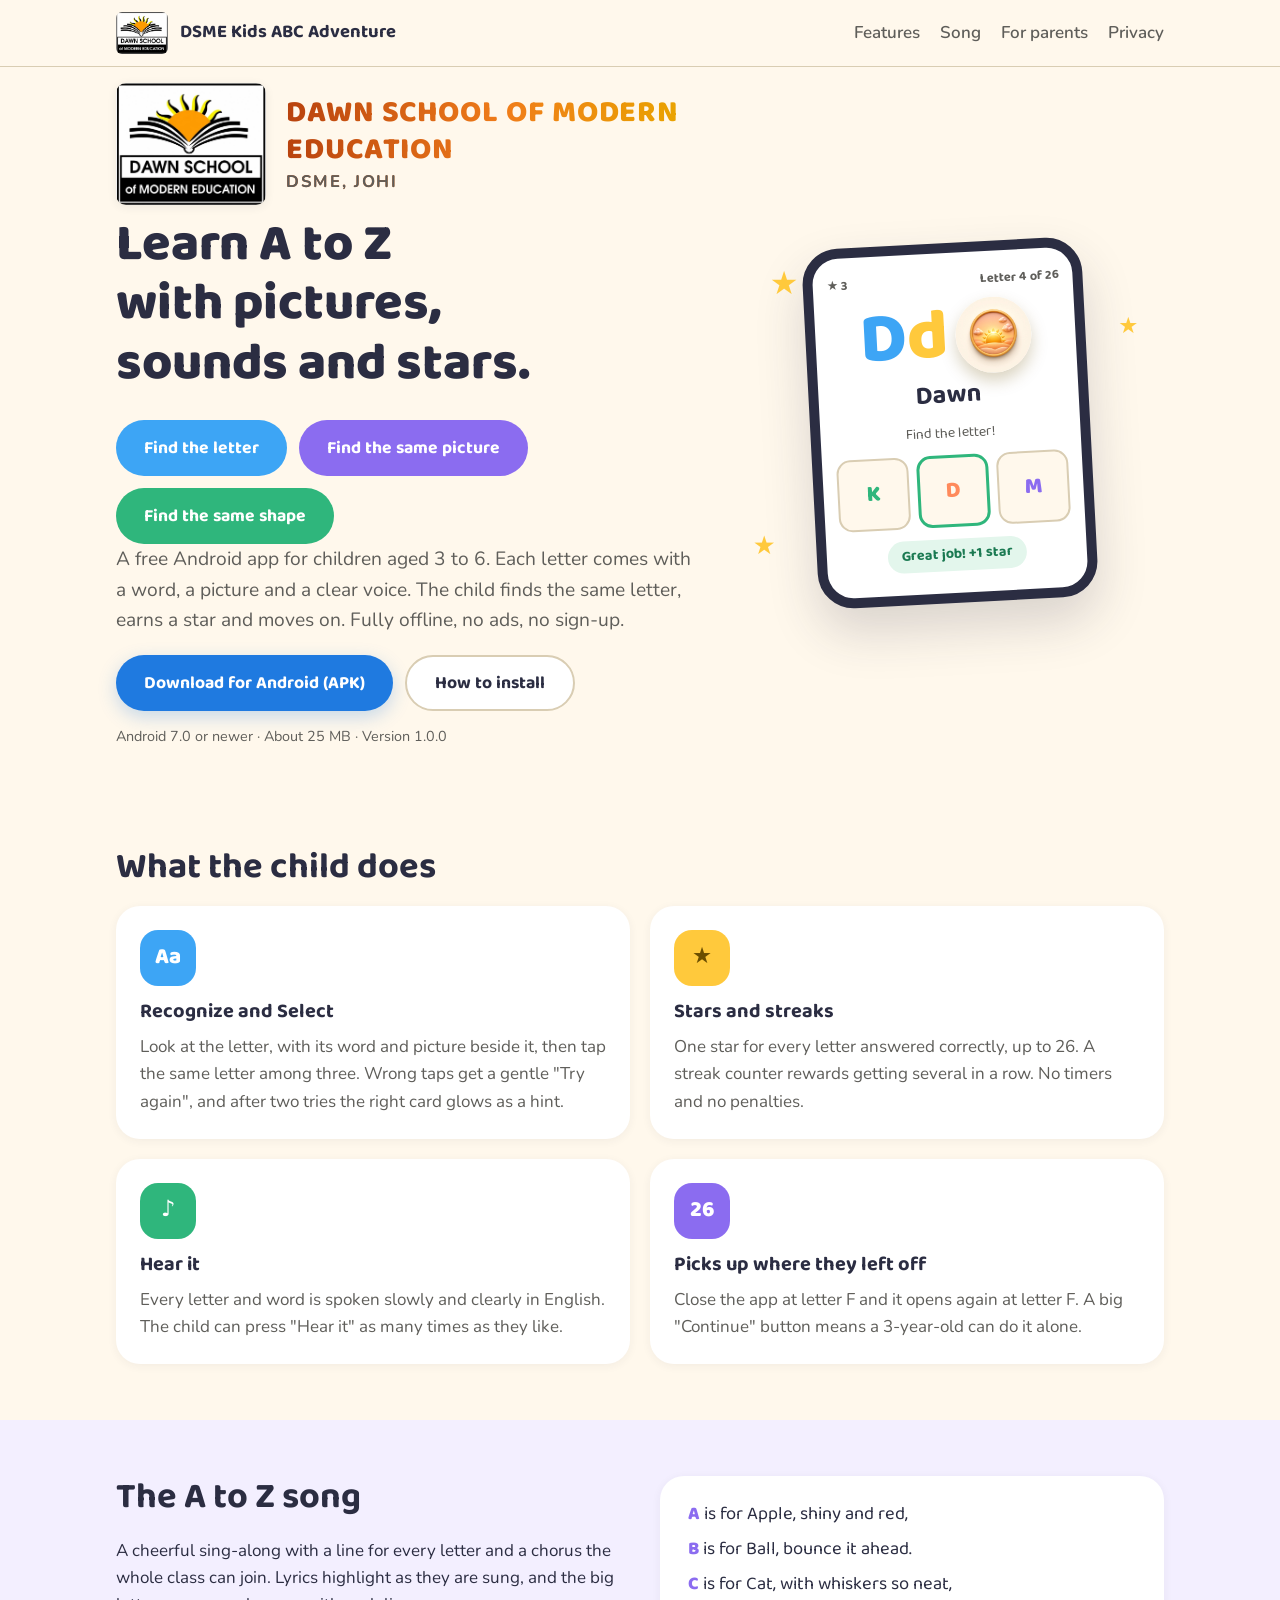
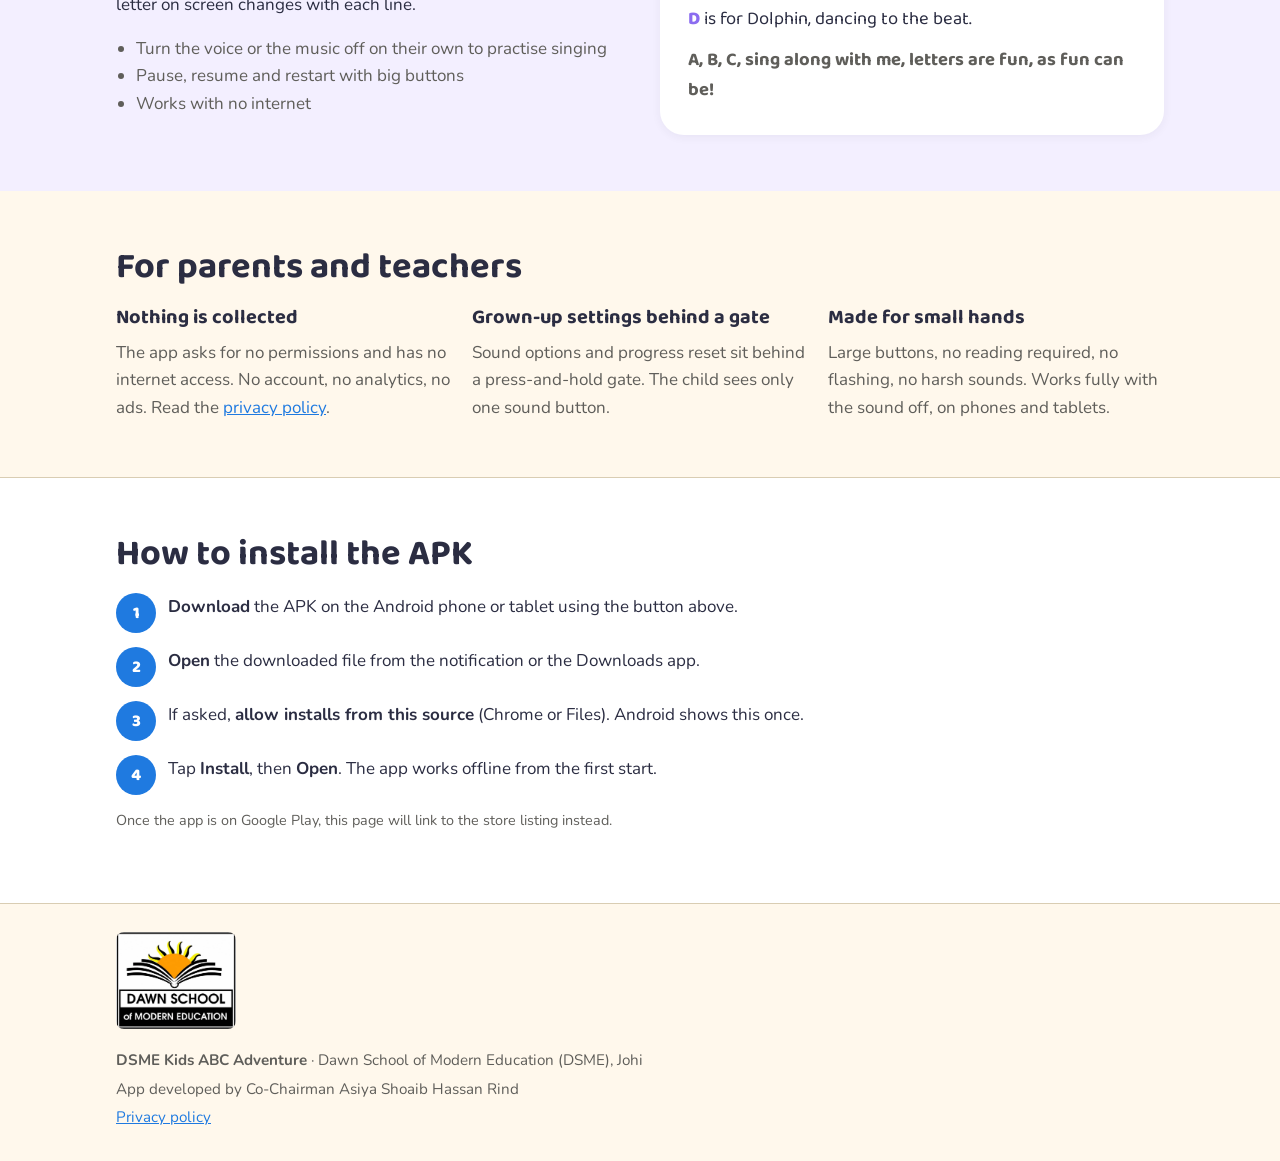
==== commit af05937b: "Put the letter game back above the fold, with music and a voice in every game. Co-authored-by: Curso" ====
--- a/index.html
+++ b/index.html
@@ -27,10 +27,6 @@
 </header>
 
 <main id="top">
-  <section class="fold-banner" aria-label="Students of Dawn School of Modern Education, Johi">
-    <img src="img/students-3d-banner.jpg" alt="DSME students smiling in class" width="1600" height="900">
-    <p>Our students, Johi</p>
-  </section>
   <section class="hero">
     <div class="wrap hero-inner">
       <div class="hero-copy">
@@ -39,14 +35,15 @@
           <p class="eyebrow">Dawn School of Modern Education</p>
         </div>
         <h1>Learn A to Z with pictures, sounds and stars.</h1>
+        <div class="cta-row">
+          <a class="btn btn-abc" href="alphabet.html">Find the letter</a>
+          <a class="btn btn-play" href="picture.html">Find the same picture</a>
+          <a class="btn btn-shape" href="shapes.html">Find the same shape</a>
+        </div>
         <p class="lead">A free Android app for children aged 3 to 6. Each letter comes with a word, a picture and a clear voice. The child finds the same letter, earns a star and moves on. Fully offline, no ads, no sign-up.</p>
         <div class="cta-row">
           <a class="btn btn-primary" href="downloads/dsme-kids-abc-adventure.apk" download>Download for Android (APK)</a>
           <a class="btn btn-ghost" href="#install">How to install</a>
-        </div>
-        <div class="cta-row">
-          <a class="btn btn-play" href="picture.html">Find the same picture</a>
-          <a class="btn btn-shape" href="shapes.html">Find the same shape</a>
         </div>
         <p class="fine">Android 7.0 or newer · About 25 MB · Version 1.0.0</p>
       </div>
--- a/style.css
+++ b/style.css
@@ -68,7 +68,7 @@
 .top-inner { display: flex; align-items: center; justify-content: space-between; gap: 16px; padding-block: 12px; flex-wrap: wrap; }
 .brand { display: flex; align-items: center; gap: 12px; text-decoration: none; color: var(--ink); font-family: var(--display); font-weight: 700; font-size: 1.15rem; }
 .brand-logo { height: 42px; width: auto; border-radius: 6px; background: #fff; }
-.school-row { display: flex; align-items: center; justify-content: flex-start; gap: clamp(12px, 1.6vw, 20px); margin-bottom: 20px; }
+.school-row { display: flex; align-items: center; justify-content: flex-start; gap: clamp(12px, 1.6vw, 20px); margin-bottom: 10px; }
 .school-row .eyebrow {
   margin: 0; flex: 0 1 auto; font-family: var(--display); font-weight: 800;
   font-size: clamp(1.25rem, 2.6vw, 1.9rem); line-height: 1.2; letter-spacing: .03em; max-width: 13em;
@@ -88,61 +88,29 @@
 .nav a { text-decoration: none; color: var(--ink-soft); font-weight: 600; }
 .nav a:hover, .nav a:focus-visible { color: var(--primary); }
 
-/* Above-the-fold student banner */
-.fold-banner {
-  position: relative;
-  max-width: 1080px;
-  margin: 18px auto 0;
-  padding-left: var(--gutter-l);
-  padding-right: var(--gutter-r);
-}
-.fold-banner img {
-  display: block;
-  width: 100%;
-  height: clamp(190px, 34vw, 340px);
-  object-fit: cover;
-  object-position: center 22%;
-  border-radius: 28px;
-  box-shadow:
-    0 22px 40px rgba(22, 62, 114, .28),
-    0 1px 0 rgba(255, 255, 255, .7) inset;
-  transform: perspective(1100px) rotateX(3deg);
-  transform-origin: center bottom;
-}
-.fold-banner p {
-  position: absolute;
-  left: calc(var(--gutter-l) + 18px);
-  bottom: 16px;
-  margin: 0;
-  padding: 6px 14px;
-  border-radius: 999px;
-  background: rgba(22, 40, 72, .55);
-  color: #fff;
-  font-family: var(--display);
-  font-weight: 800;
-  letter-spacing: .04em;
-  backdrop-filter: blur(6px);
-}
-
-/* Hero */
-.hero { padding-block: 36px 40px; }
+/* Hero sits in the fold, right under the header */
+.hero { padding-block: 16px 28px; }
 .hero-inner { display: grid; grid-template-columns: 1.15fr .85fr; gap: 40px; align-items: center; }
 .eyebrow { text-transform: uppercase; letter-spacing: .08em; font-size: .8rem; font-weight: 700; color: var(--primary); margin-bottom: 12px; }
 .lead { font-size: 1.2rem; color: var(--ink-soft); max-width: 36em; }
-.cta-row { display: flex; gap: 12px; flex-wrap: wrap; margin-top: 24px; }
+.cta-row { display: flex; gap: 12px; flex-wrap: wrap; margin-top: 14px; }
 .btn { display: inline-flex; align-items: center; justify-content: center; min-height: 56px; padding: 0 28px; border-radius: 999px; font-family: var(--display); font-weight: 700; font-size: 1.1rem; text-decoration: none; transition: transform .12s ease; }
 .btn:active { transform: scale(.96); }
 .btn:focus-visible { outline: 3px solid var(--sunny); outline-offset: 2px; }
 .btn-primary { background: var(--primary); color: var(--on-primary); box-shadow: 0 6px 18px rgba(31,122,224,.25); }
 .btn-ghost { background: var(--surface); color: var(--ink); border: 2px solid var(--border); }
+.btn-abc { background: var(--sky); color: #fff; }
 .btn-play { background: var(--purple); color: #fff; }
 .btn-shape { background: var(--green); color: #fff; }
 .play-topbar { display: flex; align-items: center; justify-content: space-between; gap: 12px; max-width: 760px; margin: 0 auto; padding: 16px var(--gutter-r) 0 var(--gutter-l); }
 .play-topbar a { font-family: var(--display); font-weight: 700; text-decoration: none; }
 .play-board { max-width: 760px; margin: 0 auto; padding: 12px var(--gutter-r) 40px var(--gutter-l); text-align: center; }
 .play-board h1 { font-size: clamp(1.6rem, 4vw, 2.2rem); }
-.target-pic, .choice-pic { width: min(160px, 34vw); height: auto; border-radius: 20px; background: #fff; }
-.shape-svg { width: min(140px, 30vw); height: auto; }
+.target-pic, .choice-pic { width: min(190px, 42vw); height: min(190px, 42vw); object-fit: cover; border-radius: 24px; background: #fff8ee; box-shadow: 0 12px 28px rgba(55, 32, 8, .16); }
+.named { margin: 0; }
+.named figcaption { margin-top: 6px; font-family: var(--display); font-weight: 800; font-size: 1.05rem; color: var(--ink); }
+.choice-row .target-pic, .choice-row .choice-pic { width: min(108px, 24vw); height: min(108px, 24vw); box-shadow: none; }
+.choice-row figcaption { font-size: .95rem; }
 .choice-row { display: grid; grid-template-columns: repeat(3, minmax(0, 1fr)); gap: 12px; margin-top: 8px; }
 .choice-row button { min-height: 120px; padding: 8px; border-radius: 20px; border: 3px solid var(--border); background: var(--surface); cursor: pointer; }
 .choice-row button.ok { border-color: var(--green); background: var(--green-bg); }
@@ -218,9 +186,41 @@
 .doc .updated { color: var(--ink-soft); margin-bottom: 2em; }
 .doc h2 { font-size: 1.4rem; margin-top: 1.6em; }
 
+#game { max-width: 760px; margin: 0 auto; padding: 8px var(--gutter-r) 48px var(--gutter-l); }
+.play-welcome, #game .play-board { text-align: center; }
+.play-welcome .play-logo { width: 96px; height: auto; border-radius: 10px; background: #fff; }
+.play-actions { display: flex; flex-wrap: wrap; gap: 12px; justify-content: center; margin-top: 18px; }
+.play-top { display: flex; flex-wrap: wrap; gap: 8px; align-items: center; justify-content: space-between; }
+.play-stats { display: flex; gap: 10px; align-items: center; font-family: var(--display); font-weight: 800; }
+.badge-chip { background: var(--sunny); color: var(--on-sunny); border-radius: 999px; padding: 2px 10px; font-size: .85rem; }
+.icon-btn, .skip { border: 0; background: transparent; color: var(--primary); font-family: var(--display); font-weight: 800; cursor: pointer; }
+.track { height: 8px; background: var(--track); border-radius: 99px; margin: 12px 0; overflow: hidden; }
+.track span { display: block; height: 100%; background: var(--primary); }
+.learn-card { background: var(--surface); border-radius: 28px; padding: 16px; box-shadow: 0 8px 24px rgba(43,45,66,.08); }
+.learn-row { display: flex; align-items: center; justify-content: center; gap: 16px; }
+.big-letter { margin: 0; font-size: 4.2rem; line-height: .9; }
+.big-letter em { font-style: normal; color: var(--primary); margin-left: 4px; }
+.learn-card img { width: 120px; height: 120px; object-fit: cover; border-radius: 20px; }
+.word { margin: 8px 0 0; }
+.phonic { margin: 4px 0 8px; color: var(--ink-soft); }
+.prompt { font-family: var(--display); font-weight: 800; font-size: 1.35rem; }
+.choices { display: grid; grid-template-columns: repeat(3, minmax(0, 1fr)); gap: 12px; }
+.letter-choice { min-height: 110px; border-radius: 22px; border: 3px solid var(--border); background: var(--surface); cursor: pointer; font-family: var(--display); }
+.letter-choice b { display: block; font-size: 2.4rem; }
+.letter-choice em { font-style: normal; color: var(--primary); font-size: 1.3rem; }
+.letter-choice.correct { border-color: var(--green); background: var(--green-bg); }
+.letter-choice.wrong { border-color: #E07A5F; background: #FDECEA; }
+.letter-choice.hint { border-color: var(--sunny); box-shadow: 0 0 0 4px rgba(255,201,60,.45); }
+.msg { font-family: var(--display); font-weight: 800; }
+.msg-good { color: #1B7A52; }
+.msg-again { color: #9C3B28; }
+.badge-award { background: var(--sunny); color: var(--on-sunny); border-radius: 28px; padding: 18px; display: inline-block; }
+.wiggle { animation: wiggle .4s ease; }
+@keyframes wiggle { 25% { transform: translateX(-6px); } 75% { transform: translateX(6px); } }
+
 @media (max-width: 820px) {
   .hero-inner, .song-inner { grid-template-columns: 1fr; }
   .grid, .grid-3 { grid-template-columns: 1fr; }
-  .hero { padding-block: 36px 24px; }
+  .hero { padding-block: 12px 20px; }
   .hero-art { margin-top: 16px; }
 }
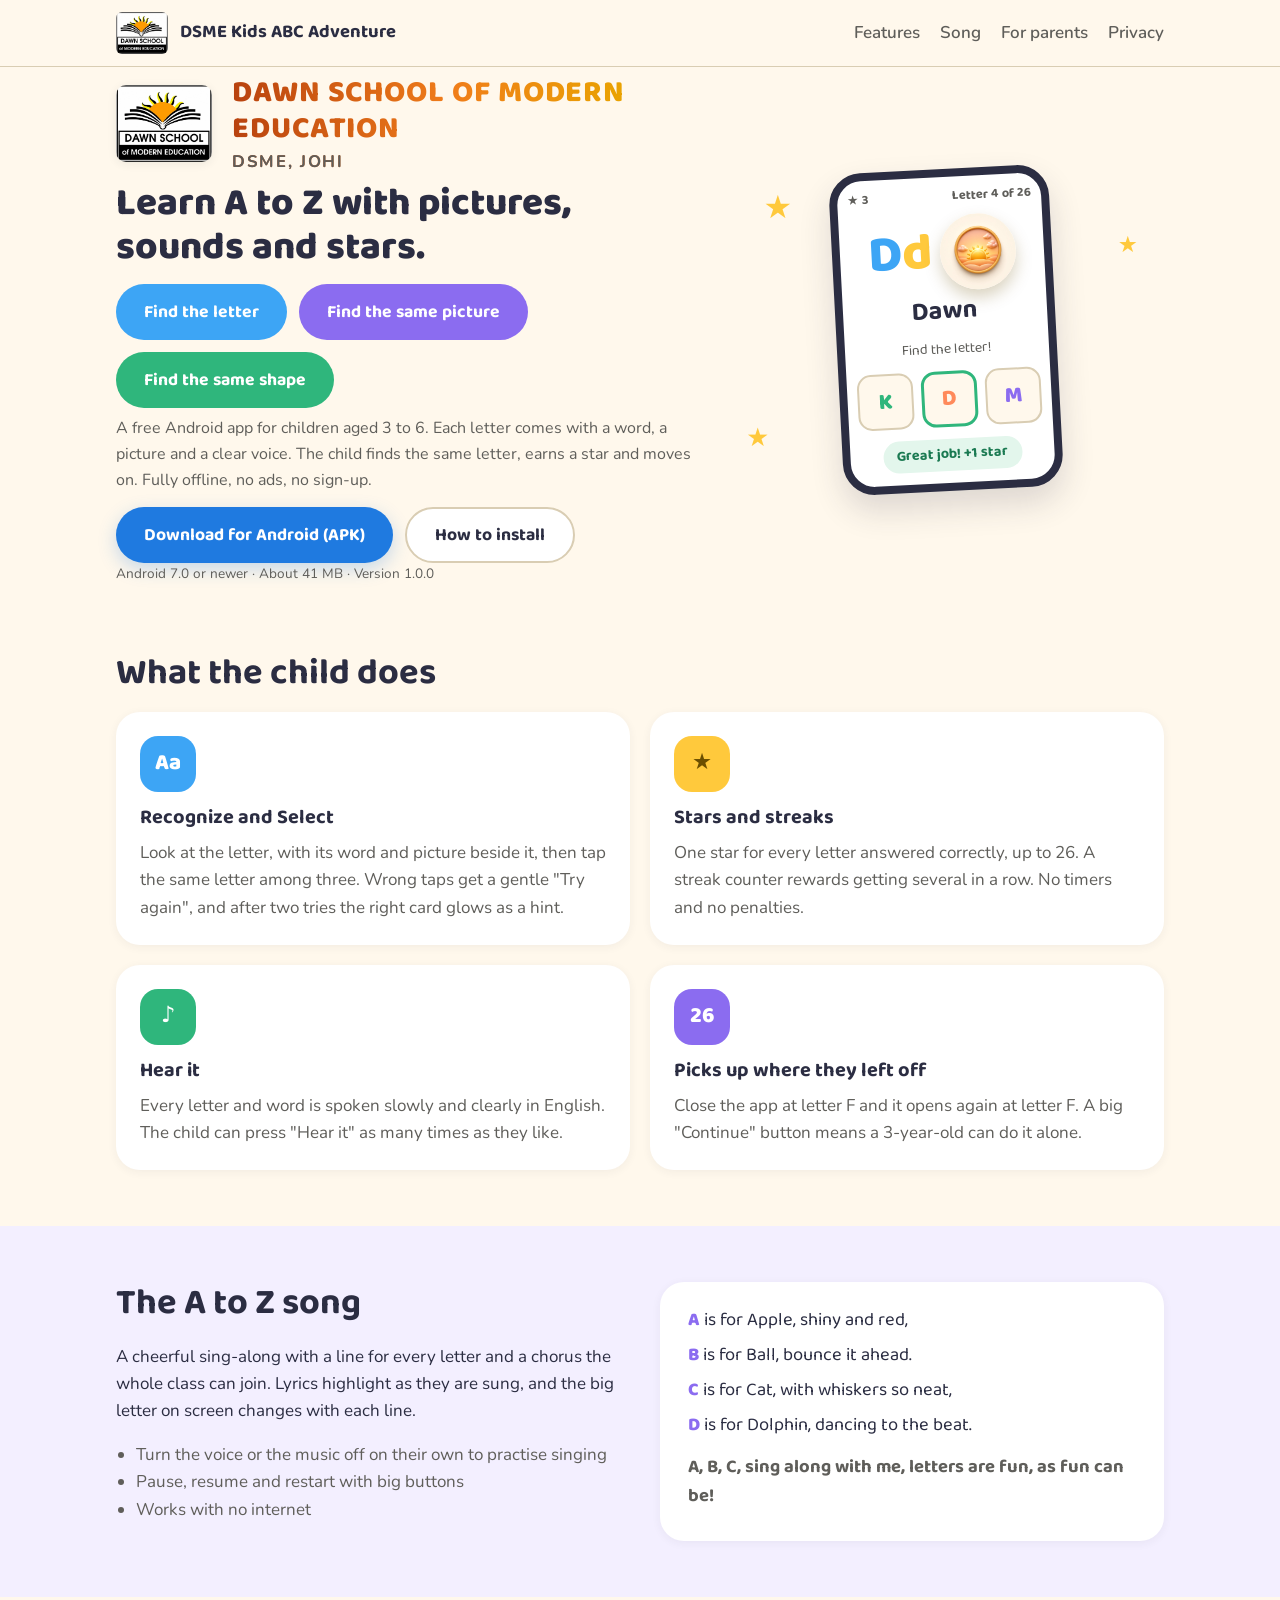
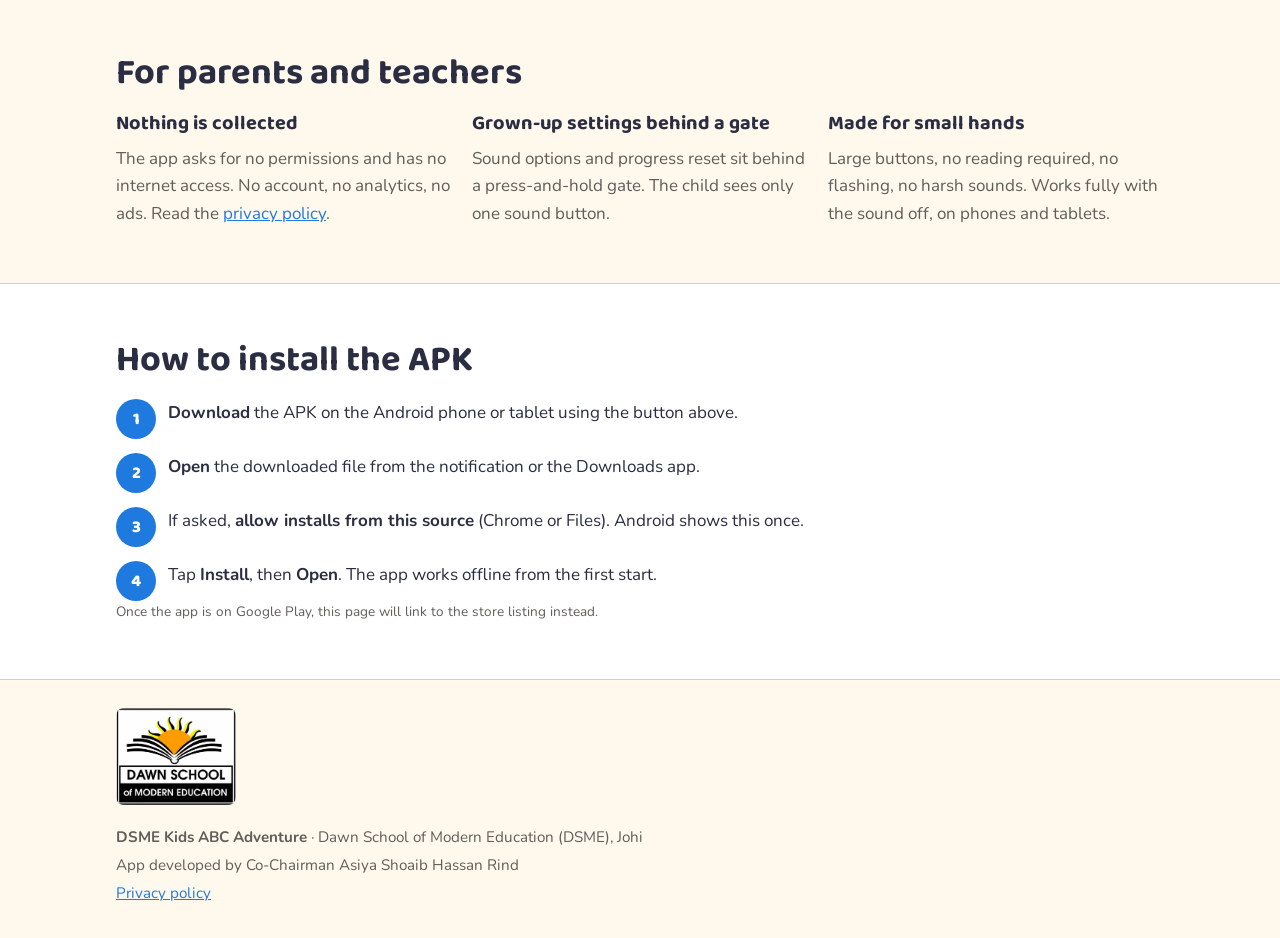
==== commit 0c737fdc: "Publish the three games and the Android APK on the site. Co-authored-by: Cursor <cursoragent@cursor." ====
--- a/index.html
+++ b/index.html
@@ -45,7 +45,7 @@
           <a class="btn btn-primary" href="downloads/dsme-kids-abc-adventure.apk" download>Download for Android (APK)</a>
           <a class="btn btn-ghost" href="#install">How to install</a>
         </div>
-        <p class="fine">Android 7.0 or newer · About 25 MB · Version 1.0.0</p>
+        <p class="fine">Android 7.0 or newer · About 41 MB · Version 1.0.0</p>
       </div>
       <div class="hero-art" aria-hidden="true">
         <div class="phone">
--- a/style.css
+++ b/style.css
@@ -77,7 +77,7 @@
   -webkit-background-clip: text; background-clip: text; -webkit-text-fill-color: transparent;
 }
 .school-row .eyebrow::after { content: "DSME, Johi"; display: block; font-family: var(--body); font-weight: 700; font-size: .55em; letter-spacing: .1em; color: var(--ink-soft); -webkit-text-fill-color: var(--ink-soft); margin-top: 4px; }
-.hero-logo { width: clamp(96px, 13vw, 150px); height: auto; flex: none; border-radius: 10px; background: #fff; box-shadow: 0 2px 10px rgba(43,45,66,.08); }
+.hero-logo { width: clamp(72px, 8vw, 96px); height: auto; flex: none; border-radius: 10px; background: #fff; box-shadow: 0 2px 10px rgba(43,45,66,.08); }
 .foot-logo { width: 120px; height: auto; border-radius: 8px; background: #fff; margin-bottom: 12px; }
 .tiles { display: inline-flex; gap: 3px; }
 .t { display: inline-grid; place-items: center; width: 26px; height: 26px; border-radius: 7px; font-style: normal; font-weight: 800; font-size: .95rem; color: #fff; }
@@ -89,8 +89,10 @@
 .nav a:hover, .nav a:focus-visible { color: var(--primary); }
 
 /* Hero sits in the fold, right under the header */
-.hero { padding-block: 16px 28px; }
-.hero-inner { display: grid; grid-template-columns: 1.15fr .85fr; gap: 40px; align-items: center; }
+.hero { padding-block: 8px 12px; }
+.hero h1 { font-size: clamp(1.7rem, 3vw, 2.5rem); margin-bottom: .2em; }
+.hero .lead { font-size: 1rem; margin: 8px 0 0; }
+.hero-inner { display: grid; grid-template-columns: 1.15fr .85fr; gap: 24px; align-items: center; }
 .eyebrow { text-transform: uppercase; letter-spacing: .08em; font-size: .8rem; font-weight: 700; color: var(--primary); margin-bottom: 12px; }
 .lead { font-size: 1.2rem; color: var(--ink-soft); max-width: 36em; }
 .cta-row { display: flex; gap: 12px; flex-wrap: wrap; margin-top: 14px; }
@@ -102,40 +104,41 @@
 .btn-abc { background: var(--sky); color: #fff; }
 .btn-play { background: var(--purple); color: #fff; }
 .btn-shape { background: var(--green); color: #fff; }
-.play-topbar { display: flex; align-items: center; justify-content: space-between; gap: 12px; max-width: 760px; margin: 0 auto; padding: 16px var(--gutter-r) 0 var(--gutter-l); }
+.play-topbar { display: flex; align-items: center; justify-content: space-between; gap: 12px; max-width: 760px; margin: 0 auto; padding: 6px var(--gutter-r) 0 var(--gutter-l); }
 .play-topbar a { font-family: var(--display); font-weight: 700; text-decoration: none; }
-.play-board { max-width: 760px; margin: 0 auto; padding: 12px var(--gutter-r) 40px var(--gutter-l); text-align: center; }
-.play-board h1 { font-size: clamp(1.6rem, 4vw, 2.2rem); }
-.target-pic, .choice-pic { width: min(190px, 42vw); height: min(190px, 42vw); object-fit: cover; border-radius: 24px; background: #fff8ee; box-shadow: 0 12px 28px rgba(55, 32, 8, .16); }
+.play-board { max-width: 760px; margin: 0 auto; padding: 4px var(--gutter-r) 12px var(--gutter-l); text-align: center; }
+.play-board h1 { font-size: clamp(1.25rem, 3vw, 1.7rem); margin: 4px 0; }
+.play-board p { margin: 0; }
+.target-pic, .choice-pic { width: min(112px, 26vw); height: min(112px, 26vw); object-fit: cover; border-radius: 20px; background: #fff8ee; box-shadow: 0 8px 18px rgba(55, 32, 8, .12); }
 .named { margin: 0; }
-.named figcaption { margin-top: 6px; font-family: var(--display); font-weight: 800; font-size: 1.05rem; color: var(--ink); }
-.choice-row .target-pic, .choice-row .choice-pic { width: min(108px, 24vw); height: min(108px, 24vw); box-shadow: none; }
-.choice-row figcaption { font-size: .95rem; }
-.choice-row { display: grid; grid-template-columns: repeat(3, minmax(0, 1fr)); gap: 12px; margin-top: 8px; }
-.choice-row button { min-height: 120px; padding: 8px; border-radius: 20px; border: 3px solid var(--border); background: var(--surface); cursor: pointer; }
+.named figcaption { margin-top: 4px; font-family: var(--display); font-weight: 800; font-size: .95rem; color: var(--ink); }
+.choice-row .target-pic, .choice-row .choice-pic { width: min(84px, 20vw); height: min(84px, 20vw); box-shadow: none; }
+.choice-row figcaption { font-size: .9rem; }
+.choice-row { display: grid; grid-template-columns: repeat(3, minmax(0, 1fr)); gap: 10px; margin-top: 6px; }
+.choice-row button { min-height: 0; padding: 8px; border-radius: 20px; border: 3px solid var(--border); background: var(--surface); cursor: pointer; }
 .choice-row button.ok { border-color: var(--green); background: var(--green-bg); }
 .choice-row button.bad { border-color: #E07A5F; background: #FDECEA; }
 .choice-row button.hint { border-color: var(--sunny); box-shadow: 0 0 0 4px rgba(255,201,60,.45); }
 .play-msg { display: inline-block; margin-top: 14px; padding: 8px 16px; border-radius: 999px; font-family: var(--display); font-weight: 800; }
 .play-msg.good { background: var(--green-bg); color: #1B7A52; }
 .play-msg.again { background: #FDECEA; color: #9C3B28; }
-.fine { font-size: .9rem; color: var(--ink-soft); margin-top: 14px; }
+.fine { font-size: .85rem; color: var(--ink-soft); margin: 0; }
 
 .hero-art { position: relative; display: flex; justify-content: center; }
 .phone {
-  width: min(280px, 100%);
+  width: min(220px, 100%);
   background: var(--surface);
-  border: 10px solid var(--ink);
-  border-radius: 36px;
-  padding: 18px 14px 22px;
-  box-shadow: 0 24px 50px rgba(43,45,66,.18);
+  border: 8px solid var(--ink);
+  border-radius: 32px;
+  padding: 10px 10px 12px;
+  box-shadow: 0 16px 32px rgba(43,45,66,.16);
   font-family: var(--display);
   text-align: center;
   transform: rotate(-3deg);
 }
 .phone-bar { display: flex; justify-content: space-between; font-size: .8rem; color: var(--ink-soft); font-weight: 700; margin-bottom: 8px; }
 .phone-q { display: flex; align-items: center; justify-content: center; gap: 8px; }
-.phone-letter { font-size: 4.4rem; line-height: 1; font-weight: 800; }
+.phone-letter { font-size: 3.2rem; line-height: 1; font-weight: 800; }
 .phone-pic {
   width: 76px; height: 76px; object-fit: cover; border-radius: 50%;
   box-shadow: 0 8px 16px rgba(107, 78, 0, .25);
@@ -186,35 +189,107 @@
 .doc .updated { color: var(--ink-soft); margin-bottom: 2em; }
 .doc h2 { font-size: 1.4rem; margin-top: 1.6em; }
 
-#game { max-width: 760px; margin: 0 auto; padding: 8px var(--gutter-r) 48px var(--gutter-l); }
+#game { max-width: 760px; margin: 0 auto; padding: 0 var(--gutter-r) 8px var(--gutter-l); }
 .play-welcome, #game .play-board { text-align: center; }
-.play-welcome .play-logo { width: 96px; height: auto; border-radius: 10px; background: #fff; }
+.play-brand {
+  position: relative; z-index: 1;
+  display: flex; align-items: center; justify-content: center; gap: 14px;
+  max-width: 760px; margin: 8px auto 0; padding: 0 var(--gutter-r) 0 var(--gutter-l); text-align: left;
+}
+.play-brand img { width: 72px; height: auto; background: #fff; border-radius: 10px; flex: none; }
+.play-brand p, .play-welcome .school-name {
+  margin: 0;
+  font-family: var(--display); font-weight: 800;
+  font-size: clamp(1.35rem, 2.8vw, 1.85rem);
+  line-height: 1.15; letter-spacing: .01em; text-transform: none;
+  color: var(--primary);
+}
+.play-brand strong, .play-welcome h1 {
+  display: block; margin: 2px 0 0;
+  font-family: var(--display); font-weight: 800;
+  font-size: clamp(1.15rem, 2.2vw, 1.5rem); color: var(--ink);
+}
+.play-welcome .play-logo { width: 110px; height: auto; border-radius: 12px; background: #fff; }
 .play-actions { display: flex; flex-wrap: wrap; gap: 12px; justify-content: center; margin-top: 18px; }
 .play-top { display: flex; flex-wrap: wrap; gap: 8px; align-items: center; justify-content: space-between; }
+.game-status, .game-status + .track { position: relative; z-index: 1; max-width: 760px; margin: 4px auto 0; padding-left: var(--gutter-l); padding-right: var(--gutter-r); }
+a.icon-btn { text-decoration: none; }
 .play-stats { display: flex; gap: 10px; align-items: center; font-family: var(--display); font-weight: 800; }
 .badge-chip { background: var(--sunny); color: var(--on-sunny); border-radius: 999px; padding: 2px 10px; font-size: .85rem; }
 .icon-btn, .skip { border: 0; background: transparent; color: var(--primary); font-family: var(--display); font-weight: 800; cursor: pointer; }
-.track { height: 8px; background: var(--track); border-radius: 99px; margin: 12px 0; overflow: hidden; }
+.track { height: 6px; background: var(--track); border-radius: 99px; margin: 4px 0; overflow: hidden; }
 .track span { display: block; height: 100%; background: var(--primary); }
-.learn-card { background: var(--surface); border-radius: 28px; padding: 16px; box-shadow: 0 8px 24px rgba(43,45,66,.08); }
-.learn-row { display: flex; align-items: center; justify-content: center; gap: 16px; }
-.big-letter { margin: 0; font-size: 4.2rem; line-height: .9; }
+.learn-card {
+  background: linear-gradient(145deg, #d9efff 0%, #fff1b8 46%, #ffd6ea 100%);
+  border: 3px solid #f0c96a;
+  border-radius: 22px;
+  padding: 8px 12px;
+  box-shadow: 0 8px 24px rgba(43,45,66,.08);
+}
+.learn-card .btn { min-height: 36px; padding: 0 14px; font-size: .95rem; }
+.learn-row { display: flex; align-items: center; justify-content: center; gap: 12px; }
+.big-letter { margin: 0; font-size: 3rem; line-height: .9; }
 .big-letter em { font-style: normal; color: var(--primary); margin-left: 4px; }
-.learn-card img { width: 120px; height: 120px; object-fit: cover; border-radius: 20px; }
-.word { margin: 8px 0 0; }
-.phonic { margin: 4px 0 8px; color: var(--ink-soft); }
-.prompt { font-family: var(--display); font-weight: 800; font-size: 1.35rem; }
+.learn-card img { width: 84px; height: 84px; object-fit: cover; border-radius: 16px; }
+.word { margin: 2px 0 0; font-size: 1.25rem; }
+.phonic { margin: 0 0 4px; color: var(--ink-soft); }
+.prompt { font-family: var(--display); font-weight: 800; font-size: 1.15rem; margin: 6px 0; }
 .choices { display: grid; grid-template-columns: repeat(3, minmax(0, 1fr)); gap: 12px; }
-.letter-choice { min-height: 110px; border-radius: 22px; border: 3px solid var(--border); background: var(--surface); cursor: pointer; font-family: var(--display); }
-.letter-choice b { display: block; font-size: 2.4rem; }
-.letter-choice em { font-style: normal; color: var(--primary); font-size: 1.3rem; }
-.letter-choice.correct { border-color: var(--green); background: var(--green-bg); }
-.letter-choice.wrong { border-color: #E07A5F; background: #FDECEA; }
-.letter-choice.hint { border-color: var(--sunny); box-shadow: 0 0 0 4px rgba(255,201,60,.45); }
+body.play-page {
+  min-height: 100vh;
+  background: linear-gradient(165deg, #8ecfff 0%, #fff3d4 40%, #ffd4ea 72%, #c9f6e2 100%);
+}
+.scene { position: fixed; inset: 0; z-index: 0; overflow: hidden; pointer-events: none; }
+.play-topbar, .play-board, #game { position: relative; z-index: 1; }
+.orb {
+  position: absolute; border-radius: 50%;
+  background: radial-gradient(circle at 32% 28%, #fff 0%, rgba(255,255,255,.2) 26%, var(--c) 64%);
+  box-shadow: inset -16px -20px 28px rgba(0,0,0,.14), 14px 22px 28px rgba(43,45,66,.18);
+}
+.o1 { --c: #2f8fe8; width: 240px; height: 240px; left: -70px; top: 110px; }
+.o2 { --c: #ffc93c; width: 130px; height: 130px; right: 6%; top: 28px; }
+.o3 { --c: #ff7eae; width: 190px; height: 190px; right: -48px; bottom: 48px; }
+.o4 { --c: #8b6cf0; width: 110px; height: 110px; left: 16%; bottom: 18px; }
+.o5 { --c: #2fb67c; width: 72px; height: 72px; left: 8%; bottom: 24px; }
+.choice-row button:nth-child(3n+1):not(.ok):not(.bad) { background: linear-gradient(180deg, #e7f4ff, #fff); }
+.choice-row button:nth-child(3n+2):not(.ok):not(.bad) { background: linear-gradient(180deg, #fff4cc, #fff); }
+.choice-row button:nth-child(3n+3):not(.ok):not(.bad) { background: linear-gradient(180deg, #e4f8ee, #fff); }
+.letter-choice {
+  position: relative; overflow: hidden; min-height: 92px; border-radius: 22px;
+  border: 3px solid transparent; cursor: pointer; font-family: var(--display); color: #fff;
+  box-shadow: 0 12px 22px rgba(43,45,66,.14);
+}
+.letter-choice::before {
+  content: ""; position: absolute; width: 130px; height: 130px; border-radius: 50%;
+  right: -36px; top: -46px; background: rgba(255,255,255,.28);
+}
+.letter-choice b, .letter-choice em { position: relative; }
+.letter-choice b { display: block; font-size: 2.2rem; line-height: .9; }
+.letter-choice em { font-style: normal; color: rgba(255,255,255,.92); font-size: 1.05rem; }
+.letter-choice:nth-child(3n+1) { background: linear-gradient(165deg, #6ec4ff, #1c6fd4); }
+.letter-choice:nth-child(3n+2) { background: linear-gradient(165deg, #ffe07a, #f0a202); color: #4a3200; }
+.letter-choice:nth-child(3n+2) em { color: #6b4e00; }
+.letter-choice:nth-child(3n+3) { background: linear-gradient(165deg, #7ddeb0, #17945c); }
+.letter-choice.correct { background: linear-gradient(165deg, #b7f0d2, #2fb67c); color: #08321c; border-color: #146b42; }
+.letter-choice.correct em { color: #146b42; }
+.letter-choice.wrong { background: linear-gradient(165deg, #ffd0c8, #e07a5f); color: #5c1c12; border-color: #c45a42; }
+.letter-choice.wrong em { color: #8a3324; }
+.letter-choice.hint { box-shadow: 0 0 0 5px rgba(255,201,60,.85); }
 .msg { font-family: var(--display); font-weight: 800; }
 .msg-good { color: #1B7A52; }
 .msg-again { color: #9C3B28; }
-.badge-award { background: var(--sunny); color: var(--on-sunny); border-radius: 28px; padding: 18px; display: inline-block; }
+.badge-award {
+  background: linear-gradient(160deg, #ffe27a, #f0a202);
+  color: #4a3200;
+  border-radius: 28px;
+  padding: 18px 26px;
+  display: inline-block;
+  box-shadow: 0 14px 28px rgba(240,162,2,.35);
+}
+.badge-award strong { display: block; font-family: var(--display); font-size: 1.7rem; }
+.badge-count { display: block; font-size: 2.2rem; font-weight: 800; }
+.congrats { font-family: var(--display); font-weight: 800; font-size: 1.4rem; color: #b8420e; margin: 0 0 8px; }
+.finish { text-align: center; }
 .wiggle { animation: wiggle .4s ease; }
 @keyframes wiggle { 25% { transform: translateX(-6px); } 75% { transform: translateX(6px); } }
 
